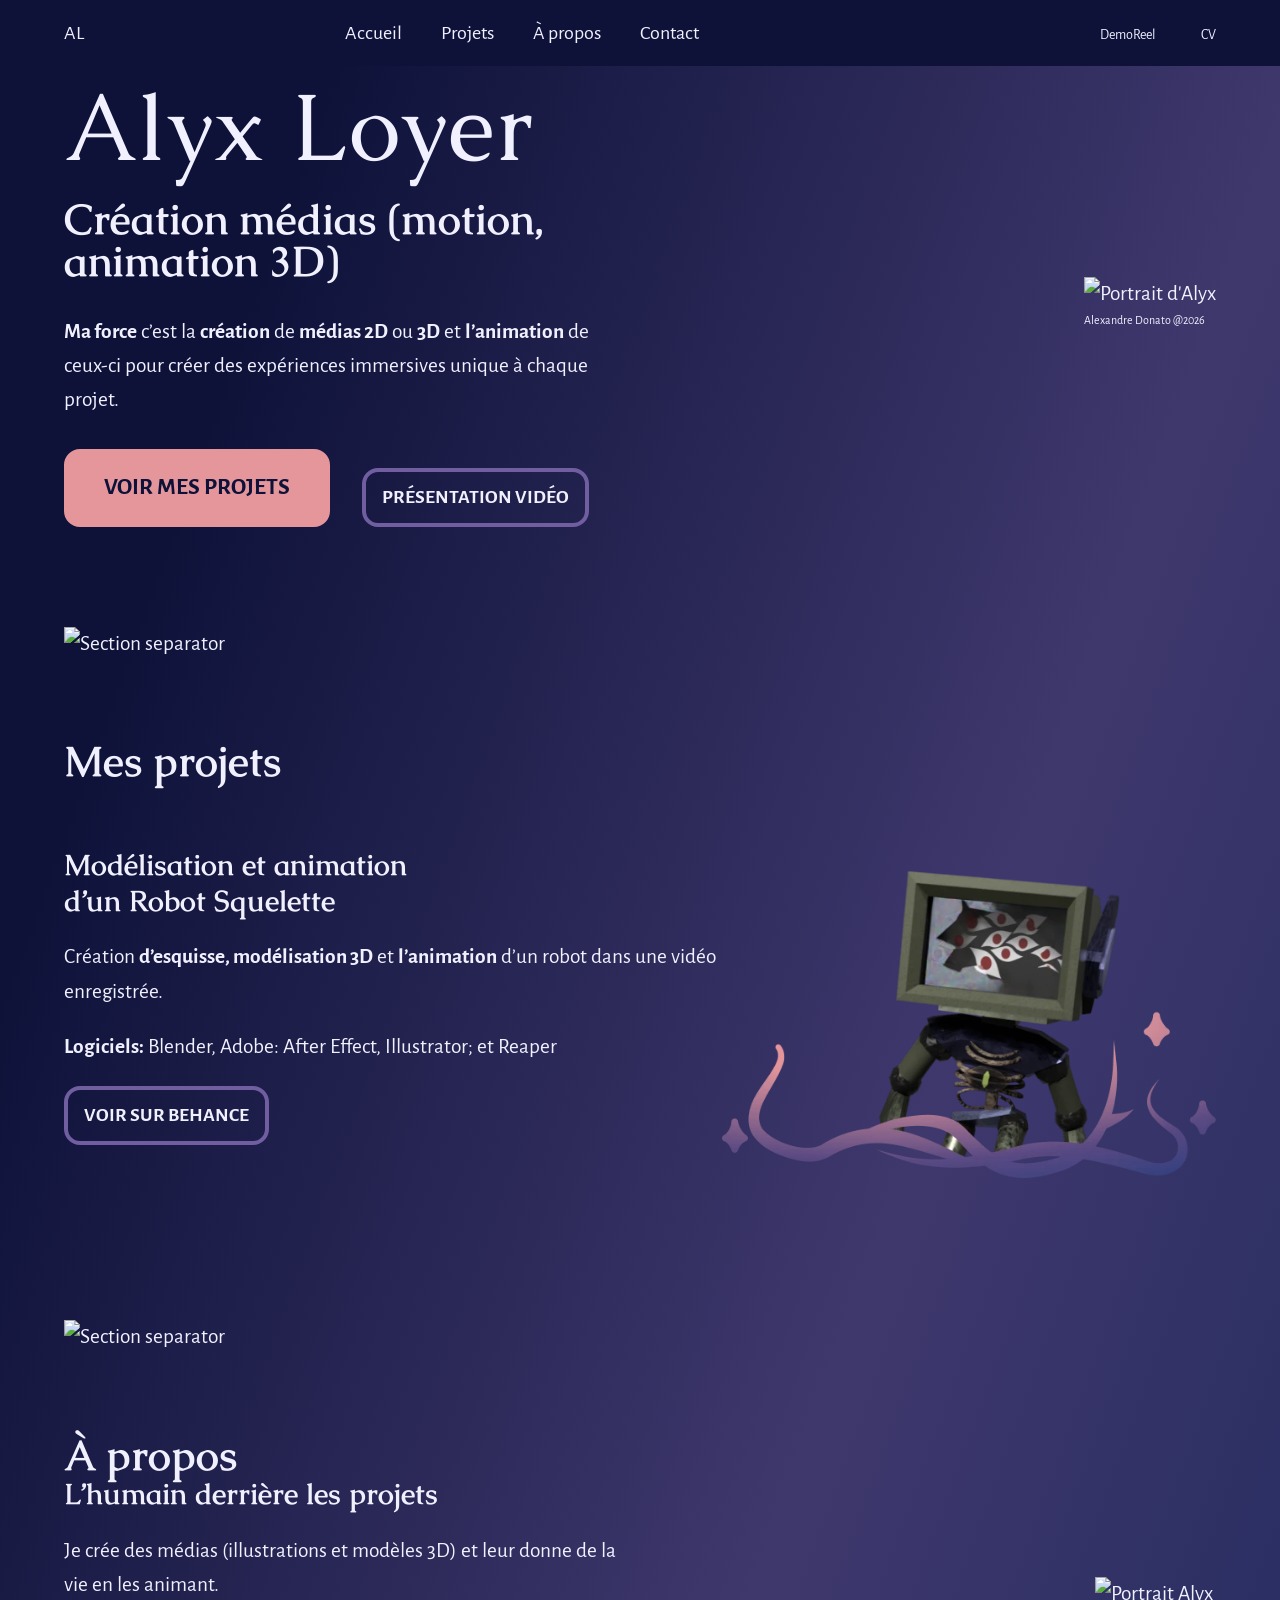
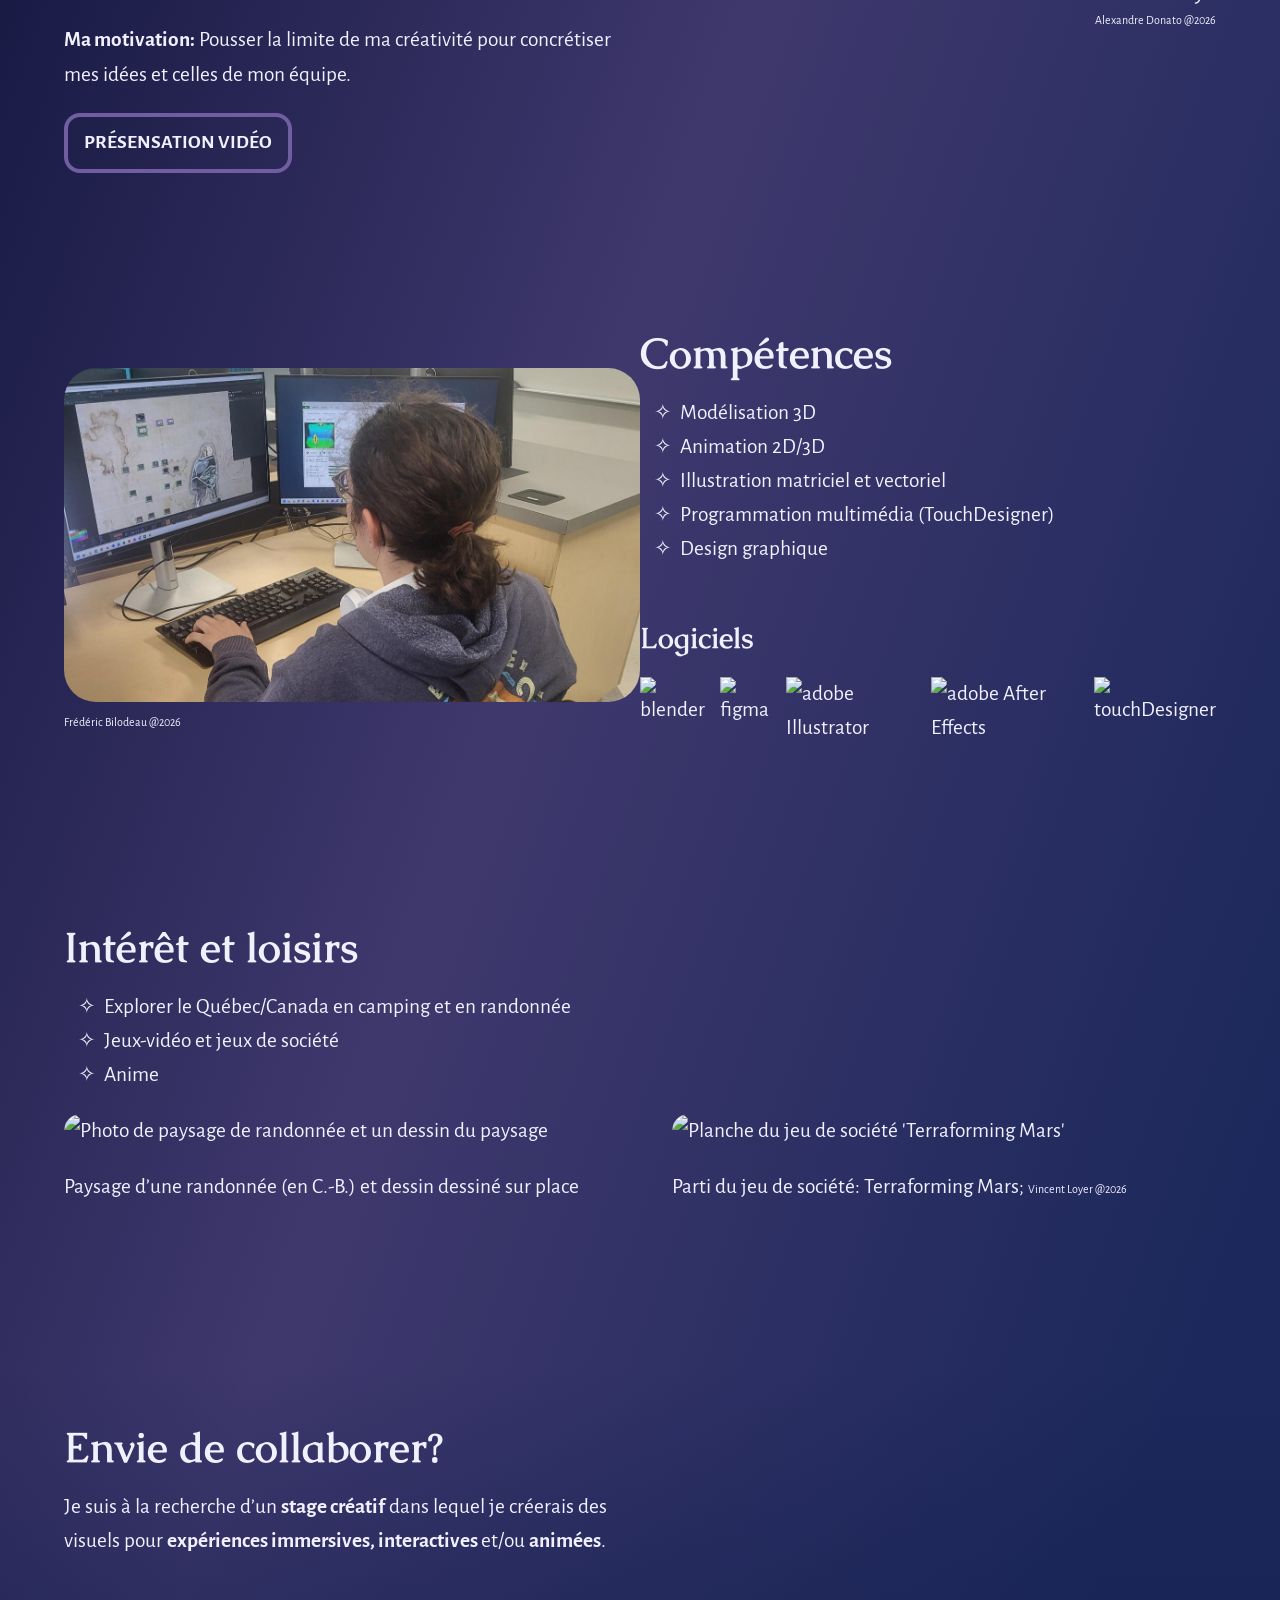
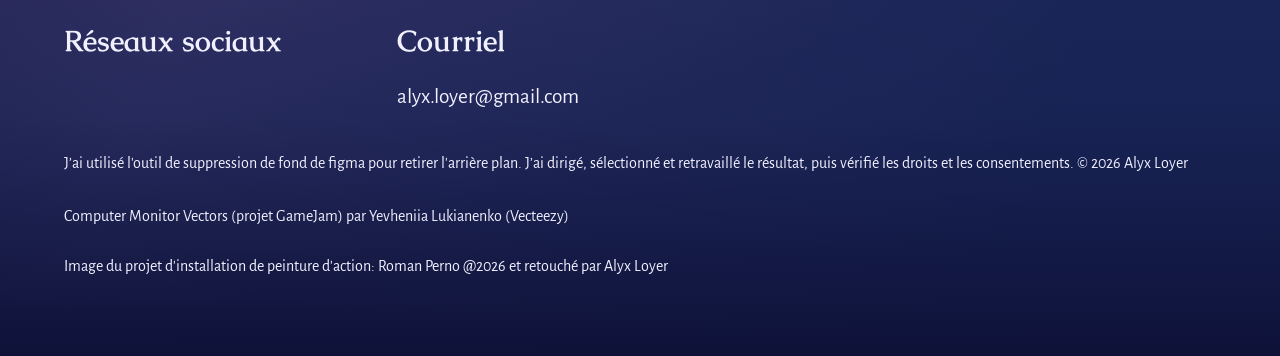
==== index.html @ 444a9fc6 "update responsive + update footer" ====
<!DOCTYPE html>
<html lang="fr">

<head>
    <meta charset="utf-8" />
    <meta name="viewport" content="width=device-width, initial-scale=1.0" />
    <title>Porfolio Alyx Loyer</title>

    <style>
        @import url('https://fonts.googleapis.com/css2?family=Nunito:ital,wght@0,200..1000;1,200..1000&family=PT+Sans:ital,wght@0,400;0,700;1,400;1,700&display=swap');
    </style>


    <link rel="stylesheet" href="styles/main.css" />

    <script src="scripts/main.js" defer></script>
</head>

<body>
    <!-- <div id="smooth-wrapper" data-component="Scroller" data-skew="false" data-pin-items="true">
    <div id="smooth-content"> -->

    <div class="header" data-component="Header">
        <div class="wrapper">

            <a href="index.html#" class="logo">AL</a>



            <nav>
                <ul>
                    <li>
                        <a href="index.html#"><svg class="icon ">
                                <use href="#icon-star"></use>
                            </svg> Accueil</a>
                    </li>

                    <li>
                        <a href="#projets"><svg class="icon">
                                <use href="#icon-star"></use>
                            </svg> Projets</a>
                    </li>

                    <li>
                        <a href="#aPropos"><svg class="icon">
                                <use href="#icon-star"></use>
                            </svg> À propos</a>
                    </li>

                    <li>
                        <a href="#contact"><svg class="icon">
                                <use href="#icon-star"></use>
                            </svg> Contact</a>
                    </li>

                </ul>
            </nav>

            <!-- <div class="menu js-toggle">
                    <hr>
                    <hr>
                    <hr>
                </div> -->

            <button class="menu js-toggle">
                <span></span>
                <span></span>
                <span></span>
            </button>

            <ul class="reseaux">
                <li>
                    <a href="https://www.behance.net/alyxloyer" target="_blank">
                        <svg class="icon icon--lg">
                            <use href="#icon-behance"></use>
                        </svg>
                    </a>
                </li>

                <li>
                    <a href="https://www.linkedin.com/in/alyx-loyer-12a918399/" target="_blank">
                        <svg class="icon icon--lg">
                            <use href="#icon-linkedin"></use>
                        </svg>
                    </a>
                </li>

                <li>
                    <a href="https://www.artstation.com/alyxloyer" target="_blank">
                        <svg class="icon icon--lg">
                            <use href="#icon-artStation"></use>
                        </svg>
                    </a>
                </li>

                <li>
                    <a href="https://www.youtube.com/watch?v=LoTgBHC3N48" target="_blank">
                        <svg class="icon icon--lg">
                            <use href="#icon-youtube"></use>
                        </svg>
                        DemoReel
                    </a>
                </li>

                <li>
                    <a href="index.html#">
                        <svg class="icon icon--lg">
                            <use href="#icon-pdf"></use>

                        </svg>
                        CV
                    </a>
                </li>
            </ul>


        </div>
    </div>

    <!-- Modale Header Mobile -->
    <div class="modale header">
        <div class="wrapper">
            <nav>
                <ul>
                    <li class="js-toggle">
                        <a href="index.html#"><svg class="icon ">
                                <use href="#icon-star"></use>
                            </svg> Accueil</a>
                    </li>

                    <li class="js-toggle">
                        <a href="#projets"><svg class="icon">
                                <use href="#icon-star"></use>
                            </svg> Projets</a>
                    </li>

                    <li class="js-toggle">
                        <a href="#aPropos"><svg class="icon">
                                <use href="#icon-star"></use>
                            </svg> À propos</a>
                    </li>

                    <li class="js-toggle">
                        <a href="#contact"><svg class="icon">
                                <use href="#icon-star"></use>
                            </svg> Contact</a>
                    </li>

                </ul>
            </nav>

            <ul class="reseaux">
                <li>
                    <a href="https://www.behance.net/alyxloyer" target="_blank">
                        <svg class="icon icon--lg">
                            <use href="#icon-behance"></use>
                        </svg>
                    </a>
                </li>

                <li>
                    <a href="https://www.linkedin.com/in/alyx-loyer-12a918399/" target="_blank">
                        <svg class="icon icon--lg">
                            <use href="#icon-linkedin"></use>
                        </svg>
                    </a>
                </li>

                <li>
                    <a href="https://www.artstation.com/alyxloyer" target="_blank">
                        <svg class="icon icon--lg">
                            <use href="#icon-artStation"></use>
                        </svg>
                    </a>
                </li>

                <li>
                    <a href="https://www.youtube.com/watch?v=LoTgBHC3N48" target="_blank">
                        <svg class="icon icon--lg">
                            <use href="#icon-youtube"></use>
                        </svg>
                        DemoReel
                    </a>
                </li>

                <li>
                    <a href="index.html#">
                        <svg class="icon icon--lg">
                            <use href="#icon-pdf"></use>

                        </svg>
                        CV
                    </a>
                </li>
            </ul>

        </div>
    </div>



    <!-- Hero ------------------------------------------------------------------------------------------------- -->

    <div class="hero" id="accueil">
        <div class="wrapper">
            <div class="hero__content">
                <div class="titles">
                    <h1>Alyx Loyer</h1>
                    <h2>Création médias (motion, animation 3D)</h2>
                </div>

                <div class="media_mobile">
                    <img src="assets/images/heroHub.png" alt="Portrait d'Alyx" />
                    <p class="credits">Alexandre Donato @2026</p>
                </div>

                <p>
                    <span class="bold">Ma force</span>
                    c’est la
                    <span class="bold">création</span>
                    de
                    <span class="bold">médias 2D</span>
                    ou
                    <span class="bold">3D</span>
                    et
                    <span class="bold">l’animation</span>
                    de ceux-ci pour créer des expériences immersives unique à chaque projet.
                </p>

                <div class="boutons">
                    <a href="#projets" class="btn">Voir mes projets</a>
                    <a href="https://youtu.be/cWeu9-2KWtU" target="_blank" class="btn btn-secondary">Présentation vidéo</a>
                </div>
            </div>
            <div class="hero__media">
                <img src="assets/images/heroHub.png" alt="Portrait d'Alyx" />
                <p class="credits">Alexandre Donato @2026</p>
            </div>
        </div>
    </div>

    <!-- Section separator -->
    <div class="separator">
        <div class="wrapper">
            <img src="assets/images/sectionSeparator.png" alt="Section separator" />
        </div>
    </div>

    <!-- Projets ------------------------------------------------------------------------------------------------- -->

    <div class="section projets" id="projets">
        <div class="wrapper">
            <h2>Mes projets</h2>

            <!-- Slider main container -->
            <div class="swiper cards" data-component="Carousel" data-loop data-autoplay>
                <!-- Additional required wrapper -->
                <div class="swiper-wrapper">
                    <!-- Slides -->

                    <!--------------------------------------------------------------------------------------------------- 
                 Projet 1 
                 ------------------------------------------------------------------------------------------------- -->
                    <div class="swiper-slide card">
                        <div class="card__content">
                            <h3>
                                Modélisation et animation
                                <br />
                                d’un Robot Squelette
                            </h3>

                            <div class="media_mobile">
                                <img src="assets/images/projetRS.webp" alt="Robot squelette" />
                            </div>

                            <p>
                                Création
                                <span class="bold">d’esquisse, modélisation 3D</span>
                                et
                                <span class="bold">l’animation</span>
                                d’un robot dans une vidéo enregistrée.
                            </p>
                            <p>
                                <span class="bold">Logiciels:</span>
                                Blender, Adobe: After Effect, Illustrator; et Reaper
                            </p>

                            <a href="https://www.behance.net/gallery/256750905/Modlisation-et-animation-dun-Robot-Squelette" target="_blank" class="btn btn-secondary">
                                Voir sur Behance
                            </a>
                        </div>

                        <div class="card__media">
                            <img src="assets/images/projetRS.webp" alt="Robot squelette" />
                        </div>
                    </div>

                    <!--------------------------------------------------------------------------------------------------- 
                 Projet 2
                 -------------------------------------------------------------------------------------------------  -->
                    <div class="swiper-slide card">
                        <div class="card__content">
                            <h3>
                                Mapping Vidéo d’une peinture vivante
                                <br />
                                sur Structure 3D
                            </h3>

                            <div class="media_mobile">
                                <img src="assets/images/projetPV.webp" alt="Projection video sur structure pyramidale 3D" />
                            </div>

                            <p>
                                Enregistrements
                                <span class="bold">vidéo</span>
                                sur
                                <span class="bold">fond vert, animation 2D</span>
                                et projection vidéo sur une structure 3D
                            </p>

                            <p>
                                <span class="bold">Logiciels:</span>
                                Krita, Adobe: After Effect, Premiere Pro, Illustrator, Reaper, Resolume Arena
                            </p>

                            <a href="https://www.behance.net/gallery/257377029/Mapping-Vido-dune-peinture-vivante-sur-Structure-3D?platform=direct" target="_blank" class="btn btn-secondary">
                                Voir sur Behance
                            </a>
                        </div>

                        <div class="card__media">
                            <img src="assets/images/projetPV.webp" alt="Projection video sur structure pyramidale 3D" />
                        </div>
                    </div>

                    <!--------------------------------------------------------------------------------------------------- 
                 Projet 3 
                  ------------------------------------------------------------------------------------------------- -->
                    <div class="swiper-slide card">
                        <div class="card__content">
                            <h3>
                                Installation interactive Kinect
                                <br />
                                en style Scrapbooking
                            </h3>
                            <div class="media_mobile">
                                <img src="assets/images/projetKS.webp" alt="Silouhette Scrapbooking" />
                            </div>

                            <p>
                                Réalisation d’une projection interactive. Création de
                                <span class="bold">logique multimédia</span>
                                avec
                                <span class="bold">interaction Kinect</span>
                                .
                            </p>

                            <p>
                                <span class="bold">Logiciels:</span>
                                TouchDesigner, Visual studio code
                            </p>

                            <a href="https://www.behance.net/gallery/257379689/Installation-interactive-Kinect-en-style-Scrapbooking?platform=direct" target="_blank" class="btn btn-secondary">
                                Voir sur Behance
                            </a>
                        </div>

                        <div class="card__media">
                            <img src="assets/images/projetKS.webp" alt="Silouhette Scrapbooking" />
                        </div>
                    </div>

                    <!---------------------------------------------------------------------------------------------------  
            Projet 4 
            ------------------------------------------------------------------------------------------------- -->
                    <div class="swiper-slide card">
                        <div class="card__content">
                            <h3>
                                Création d’illustration et
                                <br />
                                d’animation 2D en Game Jam
                            </h3>

                            <div class="media_mobile">
                                <img src="assets/images/projetGJ.webp" alt="Jeu réalisé en Game Jam" />
                            </div>

                            <p>
                                Réalisation de divers
                                <span class="bold">illustrations et animations 2D traditionnel</span>
                                pour l’UI, les personnages joueurs, etc.
                            </p>
                            <p>
                                <span class="bold">Logiciels:</span>
                                Krita, Unity, Wwise, Visual Studio Code
                            </p>

                            <a href="https://www.behance.net/gallery/257379753/Cration-dillustration-et-danimation-2D-en-Game-Jam?platform=direct" target="_blank" class="btn btn-secondary">
                                Voir sur Behance
                            </a>
                        </div>

                        <div class="card__media">
                            <img src="assets/images/projetGJ.webp" alt="Jeu réalisé en Game Jam" />
                        </div>
                    </div>

                    <!----------------------------------------------------------------------------------------------------- 
                Projet 5 
                  --------------------------------------------------------------------------------------------------->
                    <div class="swiper-slide card">
                        <div class="card__content">
                            <h3>
                                Installation immersive et interactive
                                <br />
                                de peinture d’action
                            </h3>

                            <div class="media_mobile">
                                <img src="assets/images/projetCM.webp" alt="Installation interactive de peinture d'action" />
                            </div>

                            <p>
                                Création d’une
                                <span class="bold">installation</span>
                                immersive et
                                <span class="bold">interactive</span>
                                dans laquelle les utilisateurs sont des artistes de
                                <span class="bold">peinture d’action</span>
                                .
                            </p>
                            <p>
                                <span class="bold">Logiciels:</span>
                                TouchDesigner, Blender
                            </p>

                            <a href="https://www.behance.net/gallery/257379859/Installation-interactive-de-peinture-daction?platform=direct" target="_blank" class="btn btn-secondary">
                                Voir sur Behance
                            </a>
                        </div>

                        <div class="card__media">
                            <img src="assets/images/projetCM.webp" alt="Installation interactive de peinture d'action" />
                        </div>
                    </div>
                </div>
                <!-- If we need pagination -->
                <div class="swiper-pagination"></div>
            </div>
        </div>
    </div>

    <!-- Section separator -->
    <div class="separator">
        <div class="wrapper">
            <img src="assets/images/sectionSeparator.png" alt="Section separator" />
        </div>
    </div>

    <!-- À propos - mini ------------------------------------------------------------------------------------------------- -->

    <div class="section aPropos" id="aPropos">
        <div class="wrapper">
            <div class="aPropos__content">
                <div class="titles">
                    <h2>À propos</h2>
                    <h3>L’humain derrière les projets</h3>
                </div>

                <div class="media_mobile">
                    <img src="assets/images/aPropos.png" alt="Portrait Alyx" />
                    <p class="credits">Alexandre Donato @2026</p>
                </div>

                <p>Je crée des médias (illustrations et modèles 3D) et leur donne de la vie en les animant.</p>
                <p>
                    <span class="bold">Ma motivation:</span>
                    Pousser la limite de ma créativité pour concrétiser mes idées et celles de mon équipe.
                </p>

                <a href="https://youtu.be/cWeu9-2KWtU" target="_blank" class="btn btn-secondary">Présensation vidéo</a>
            </div>

            <div class="aPropos__media">
                <img src="assets/images/aPropos.png" alt="Portrait Alyx" />
                <p class="credits">Alexandre Donato @2026</p>
            </div>
        </div>
    </div>

    <!-- À propos - Compétences ------------------------------------------------------------------------------------------------- -->
    <div class="section aPropos competences">
        <div class="wrapper">
            <div class="competences__media">
                <img src="assets/images/competences.jpg" alt="Alyx qui travaille sur un projet" />
                <p class="credits">Frédéric Bilodeau @2026</p>
            </div>

            <div class="competences__content">
                <h2>Compétences</h2>
                <ul>
                    <li>Modélisation 3D</li>
                    <li>Animation 2D/3D</li>
                    <li>Illustration matriciel et vectoriel</li>
                    <li>Programmation multimédia (TouchDesigner)</li>
                    <li>Design graphique</li>
                </ul>

                <div class="logiciels">
                    <h3>Logiciels</h3>
                    <ul>
                        <li><img src="assets/images/blender.png" alt="blender" /></li>
                        <li><img src="assets/images/figma.png" alt="figma" /></li>
                        <li><img src="assets/images/adobeIllustrator.png" alt="adobe Illustrator" /></li>
                        <li><img src="assets/images/adobeAfterEffects.png" alt="adobe After Effects" /></li>
                        <li><img src="assets/images/touchDesigner.png" alt="touchDesigner" /></li>
                    </ul>
                </div>
            </div>
        </div>
    </div>

    <!-- À propos - Loisirs ------------------------------------------------------------------------------------------------- -->
    <div class="section aPropos loisirs">
        <div class="wrapper">
            <div class="loisirs__content">
                <h2>Intérêt et loisirs</h2>
                <ul>
                    <li>Explorer le Québec/Canada en camping et en randonnée</li>
                    <li>Jeux-vidéo et jeux de société</li>
                    <li>Anime</li>
                </ul>
            </div>

            <div class="loisirs__media">
                <!-- Slider main container -->
                <div class="swiper cards" data-component="Carousel" data-slides="2" data-split data-loop>
                    <!-- Additional required wrapper -->
                    <div class="swiper-wrapper">
                        <!-- Slides -->
                        <div class="swiper-slide card">
                            <div class="card__media">
                                <img src="assets/images/loisirRando.jpg" alt="Photo de paysage de randonnée et un dessin du paysage" />
                            </div>
                            <div class="card__content">
                                <p>Paysage d’une randonnée (en C.-B.) et dessin dessiné sur place</p>
                            </div>
                        </div>
                        <div class="swiper-slide card">
                            <div class="card__media">
                                <img src="assets/images/loisirJeu.jpg" alt="Planche du jeu de société 'Terraforming Mars'" />
                            </div>
                            <div class="card__content">
                                <p>
                                    Parti du jeu de société: Terraforming Mars;
                                    <span class="credits">Vincent Loyer @2026</span>
                                </p>
                            </div>
                        </div>
                        <div class="swiper-slide card">
                            <div class="card__media">
                                <img src="assets/images/loisirCamping.jpg" alt="Photo selfie de famille en bateau" />
                            </div>
                            <div class="card__content">
                                <p>
                                    Croisière visite des îles près de Havre-Saint-Pierre;
                                    <span class="credits">Noémi Loyer @2025</span>
                                </p>
                            </div>
                        </div>
                    </div>
                    <!-- If we need pagination -->
                    <div class="swiper-pagination"></div>
                </div>
            </div>
        </div>
    </div>

    <!-- Footer -->

    <footer class="footer" id="contact">
        <div class="wrapper">

            <div class="stage">
                <h2>Envie de collaborer?</h2>

                <p>Je suis à la recherche d’un <span class="bold">stage créatif</span> dans lequel je créerais des visuels pour <span class="bold"> expériences immersives, interactives </span> et/ou <span class="bold"> animées</span>.</p>
            </div>

            <div class="infos-footer">
                <div class="reseaux">
                    <h3>Réseaux sociaux</h3>

                    <ul class="reseaux-sociaux">
                        <li>
                            <a href="https://www.behance.net/alyxloyer" target="_blank">
                                <svg class="icon icon--lg">
                                    <use href="#icon-behance"></use>
                                </svg>
                            </a>
                        </li>

                        <li>
                            <a href="https://www.linkedin.com/in/alyx-loyer-12a918399" target="_blank">
                                <svg class="icon icon--lg">
                                    <use href="#icon-linkedin"></use>
                                </svg>
                            </a>
                        </li>

                        <li>
                            <a href="https://www.artstation.com/alyxloyer" target="_blank">
                                <svg class="icon icon--lg">
                                    <use href="#icon-artStation"></use>
                                </svg>
                            </a>
                        </li>

                        <li>
                            <a href="https://youtube.com/@alyxloyer?si=kHt--yHxKV-H7eU7" target="_blank">
                                <svg class="icon icon--lg">
                                    <use href="#icon-youtube"></use>
                                </svg>
                            </a>
                        </li>


                    </ul>
                </div>

                <div class="courriel">
                    <h3>Courriel</h3>
                    <p><a href="mailto:alyx.loyer@gmail.com">alyx.loyer@gmail.com</a></p>

                </div>






            </div>
            <div class="copyrights">
                <p class="copyright"> J’ai utilisé l'outil de suppression de fond de figma pour retirer l'arrière plan. J’ai dirigé, sélectionné et retravaillé le résultat, puis vérifié les droits et les consentements. © 2026 Alyx Loyer</p>



                <p><a class="copyright" href="https://www.vecteezy.com/png/79916743-standard-desktop-monitor-mockup-template-isolated-transparent-background-display" target="_blank">Computer Monitor Vectors (projet GameJam) par Yevheniia Lukianenko (Vecteezy)</a></p>

                <p class="copyright"> Image du projet d'installation de peinture d'action: Roman Perno @2026 et retouché par Alyx Loyer</p>
            </div>
        </div>
    </footer>

    <!-- </div>
</div> -->

</body>

</html>
---- styles/main.css ----
@charset "UTF-8";
@import url("https://fonts.googleapis.com/css2?family=Alegreya+Sans:ital,wght@0,100;0,300;0,400;0,500;0,700;0,800;0,900;1,100;1,300;1,400;1,500;1,700;1,800;1,900&family=Caudex:ital,wght@0,400;0,700;1,400;1,700&display=swap");
/* ==========================================================================
   cover / tools
   ========================================================================== */
/* ==========================================================================
   cover / typo
   ========================================================================== */
/* ==========================================================================
   COLORS / SETTINGS
   ========================================================================== */
:root {
  --color-white: #f0f0ff;
  --color-black: #0e1239;
  --color-primary: #e4969b;
  --color-secondary: #705ea1;
  --color-bg-primary: linear-gradient(
      to bottom right,
      #0e1239 14%,
      #3f386d 52%,
      #1c285b 88%,
      #1c285b 100%
  );
  --color-bg-secondary: linear-gradient(
      to bottom,
      rgba(41, 62, 125, 0) 0%,
      rgba(21, 32, 80, 0.6) 60%,
      rgba(14, 18, 57, 1) 100%
  );
}

/* ==========================================================================
   FONTS / SETTINGS
   ========================================================================== */
:root {
  --font-primary: 'Caudex', sans-serif;
  --font-secondary: 'Alegreya Sans', sans-serif;
  --font-size-content: clamp(1.13rem, 0.42vw + 1rem, 1.38rem);
  --font-size-h1: clamp(4.38rem, 3.13vw + 3.44rem, 6.25rem);
  --font-size-h2: clamp(1.88rem, 1.46vw + 1.44rem, 2.75rem);
  --font-size-h3: clamp(1.38rem, 0.83vw + 1.13rem, 1.88rem);
}

/* ==========================================================================
   DIMENSIONS / SETTINGS
   ========================================================================== */
:root {
  --spacing-xs: 1rem;
  --spacing-sm: 2rem;
  --spacing-md: 4rem;
  --spacing-lg: 6rem;
  --grid-gap: 30px;
}

/* ==========================================================================
   easing / settings
   ========================================================================== */
/*! normalize.css v8.0.1 | MIT License | github.com/necolas/normalize.css */
/* Document
   ========================================================================== */
/**
 * 1. Correct the line height in all browsers.
 * 2. Prevent adjustments of font size after orientation changes in iOS.
 */
html {
  line-height: 1.15; /* 1 */
  -webkit-text-size-adjust: 100%; /* 2 */
}

/* Sections
   ========================================================================== */
/**
 * Remove the margin in all browsers.
 */
body {
  margin: 0;
}

/**
 * Render the `main` element consistently in IE.
 */
main {
  display: block;
}

/**
 * Correct the font size and margin on `h1` elements within `section` and
 * `article` contexts in Chrome, Firefox, and Safari.
 */
h1 {
  font-size: 2em;
  margin: 0.67em 0;
}

/* Grouping content
   ========================================================================== */
/**
 * 1. Add the correct box sizing in Firefox.
 * 2. Show the overflow in Edge and IE.
 */
hr {
  box-sizing: content-box; /* 1 */
  height: 0; /* 1 */
  overflow: visible; /* 2 */
}

/**
 * 1. Correct the inheritance and scaling of font size in all browsers.
 * 2. Correct the odd `em` font sizing in all browsers.
 */
pre {
  font-family: monospace, monospace; /* 1 */
  font-size: 1em; /* 2 */
}

/* Text-level semantics
   ========================================================================== */
/**
 * Remove the gray background on active links in IE 10.
 */
a {
  background-color: transparent;
}

/**
 * 1. Remove the bottom border in Chrome 57-
 * 2. Add the correct text decoration in Chrome, Edge, IE, Opera, and Safari.
 */
abbr[title] {
  border-bottom: none; /* 1 */
  text-decoration: underline; /* 2 */
  -webkit-text-decoration: underline dotted;
          text-decoration: underline dotted; /* 2 */
}

/**
 * Add the correct font weight in Chrome, Edge, and Safari.
 */
b,
strong {
  font-weight: bolder;
}

/**
 * 1. Correct the inheritance and scaling of font size in all browsers.
 * 2. Correct the odd `em` font sizing in all browsers.
 */
code,
kbd,
samp {
  font-family: monospace, monospace; /* 1 */
  font-size: 1em; /* 2 */
}

/**
 * Add the correct font size in all browsers.
 */
small {
  font-size: 80%;
}

/**
 * Prevent `sub` and `sup` elements from affecting the line height in
 * all browsers.
 */
sub,
sup {
  font-size: 75%;
  line-height: 0;
  position: relative;
  vertical-align: baseline;
}

sub {
  bottom: -0.25em;
}

sup {
  top: -0.5em;
}

/* Embedded content
   ========================================================================== */
/**
 * Remove the border on images inside links in IE 10.
 */
img {
  border-style: none;
}

/* Forms
   ========================================================================== */
/**
 * 1. Change the font styles in all browsers.
 * 2. Remove the margin in Firefox and Safari.
 */
button,
input,
optgroup,
select,
textarea {
  font-family: inherit; /* 1 */
  font-size: 100%; /* 1 */
  line-height: 1.15; /* 1 */
  margin: 0; /* 2 */
}

/**
 * Show the overflow in IE.
 * 1. Show the overflow in Edge.
 */
button,
input { /* 1 */
  overflow: visible;
}

/**
 * Remove the inheritance of text transform in Edge, Firefox, and IE.
 * 1. Remove the inheritance of text transform in Firefox.
 */
button,
select { /* 1 */
  text-transform: none;
}

/**
 * Correct the inability to style clickable types in iOS and Safari.
 */
button,
[type=button],
[type=reset],
[type=submit] {
  -webkit-appearance: button;
}

/**
 * Remove the inner border and padding in Firefox.
 */
button::-moz-focus-inner,
[type=button]::-moz-focus-inner,
[type=reset]::-moz-focus-inner,
[type=submit]::-moz-focus-inner {
  border-style: none;
  padding: 0;
}

/**
 * Restore the focus styles unset by the previous rule.
 */
button:-moz-focusring,
[type=button]:-moz-focusring,
[type=reset]:-moz-focusring,
[type=submit]:-moz-focusring {
  outline: 1px dotted ButtonText;
}

/**
 * Correct the padding in Firefox.
 */
fieldset {
  padding: 0.35em 0.75em 0.625em;
}

/**
 * 1. Correct the text wrapping in Edge and IE.
 * 2. Correct the color inheritance from `fieldset` elements in IE.
 * 3. Remove the padding so developers are not caught out when they zero out
 *    `fieldset` elements in all browsers.
 */
legend {
  box-sizing: border-box; /* 1 */
  color: inherit; /* 2 */
  display: table; /* 1 */
  max-width: 100%; /* 1 */
  padding: 0; /* 3 */
  white-space: normal; /* 1 */
}

/**
 * Add the correct vertical alignment in Chrome, Firefox, and Opera.
 */
progress {
  vertical-align: baseline;
}

/**
 * Remove the default vertical scrollbar in IE 10+.
 */
textarea {
  overflow: auto;
}

/**
 * 1. Add the correct box sizing in IE 10.
 * 2. Remove the padding in IE 10.
 */
[type=checkbox],
[type=radio] {
  box-sizing: border-box; /* 1 */
  padding: 0; /* 2 */
}

/**
 * Correct the cursor style of increment and decrement buttons in Chrome.
 */
[type=number]::-webkit-inner-spin-button,
[type=number]::-webkit-outer-spin-button {
  height: auto;
}

/**
 * 1. Correct the odd appearance in Chrome and Safari.
 * 2. Correct the outline style in Safari.
 */
[type=search] {
  -webkit-appearance: textfield; /* 1 */
  outline-offset: -2px; /* 2 */
}

/**
 * Remove the inner padding in Chrome and Safari on macOS.
 */
[type=search]::-webkit-search-decoration {
  -webkit-appearance: none;
}

/**
 * 1. Correct the inability to style clickable types in iOS and Safari.
 * 2. Change font properties to `inherit` in Safari.
 */
::-webkit-file-upload-button {
  -webkit-appearance: button; /* 1 */
  font: inherit; /* 2 */
}

/* Interactive
   ========================================================================== */
/*
 * Add the correct display in Edge, IE 10+, and Firefox.
 */
details {
  display: block;
}

/*
 * Add the correct display in all browsers.
 */
summary {
  display: list-item;
}

/* Misc
   ========================================================================== */
/**
 * Add the correct display in IE 10+.
 */
template {
  display: none;
}

/**
 * Add the correct display in IE 10.
 */
[hidden] {
  display: none;
}

/* ==========================================================================
   RESET / GENERIC
   ========================================================================== */
html {
  box-sizing: border-box;
}

*,
*:before,
*:after {
  box-sizing: inherit;
}

img {
  max-width: 100%;
}

/* ==========================================================================
   BODY / ELEMENT
   Le body permet d'initialiser les propriétés générales de la page.
   Les éléments de la page vont hérités des propriétés inscrite dans body
   ========================================================================== */
html {
  scroll-behavior: smooth;
}

body {
  background: var(--color-bg-primary);
  color: var(--color-white);
  font-family: var(--font-secondary);
  font-size: var(--font-size-content);
  line-height: 1.6;
}

/* ==========================================================================
   TYPOGRAPHY / ELEMENT
   ========================================================================== */
h1,
h2,
h3,
h4,
h5,
h6 {
  font-family: var(--font-primary);
  line-height: 1;
  font-weight: bold;
  margin: 0;
}

h1 {
  font-size: var(--font-size-h1);
  margin-top: 0;
  color: var(--color-white);
  font-weight: 300;
  padding-bottom: 16px;
}

h2 {
  font-size: var(--font-size-h2);
  font-family: var(--font-primary);
  color: var(--color-white);
}

h3 {
  font-size: var(--font-size-h3);
  line-height: 125%;
}

h4 {
  font-size: var(--font-size-h3);
}

h5 {
  font-size: var(--font-size-h5);
}

h6 {
  font-size: var(--font-size-h6);
}

.bold {
  font-weight: 700;
}

.credits {
  font-size: 0.75rem;
  margin: 0;
}

ul {
  list-style-type: "  ✧  ";
}

.copyright {
  font-size: 1rem;
}

/* ==========================================================================
   LINKS / ELEMENTS
   Style de base de tous les liens et bouton du site
   ========================================================================== */
a {
  color: var(--color-white);
  text-decoration: none;
}
a:hover {
  color: var(--color-white);
  text-decoration: underline;
}
a.disabled {
  color: #e2e2e2;
}

/* ==========================================================================
   WRAPPER / ELEMENT
   ========================================================================== */
.wrapper {
  max-width: 1440px;
  margin: 0 auto;
  padding: 0 var(--spacing-md);
}
@media (width <= 768px) {
  .wrapper {
    padding: 0 var(--spacing-xs);
  }
}

/**
 * Swiper 14.3.0
 * Most modern mobile touch slider and framework with hardware accelerated transitions
 * https://swiperjs.com
 *
 * Copyright 2014-2026 Vladimir Kharlampidi
 *
 * Released under the MIT License
 *
 * Released on: September 28, 2026
 */
:root {
  --swiper-theme-color: #007aff;
  /*
  --swiper-preloader-color: var(--swiper-theme-color);
  --swiper-wrapper-transition-timing-function: initial;
  */
}

:host {
  position: relative;
  display: block;
  margin-left: auto;
  margin-right: auto;
  z-index: 1;
}

.swiper {
  margin-left: auto;
  margin-right: auto;
  position: relative;
  overflow: hidden;
  list-style: none;
  padding: 0;
  /* Fix of Webkit flickering */
  z-index: 1;
  display: block;
}

.swiper-vertical > .swiper-wrapper {
  flex-direction: column;
}

.swiper-wrapper {
  position: relative;
  width: 100%;
  height: 100%;
  z-index: 1;
  display: flex;
  transition-property: transform;
  transition-timing-function: var(--swiper-wrapper-transition-timing-function, initial);
  box-sizing: content-box;
}

.swiper-android .swiper-slide,
.swiper-ios .swiper-slide,
.swiper-wrapper {
  transform: translate3d(0px, 0, 0);
}

.swiper-horizontal {
  touch-action: pan-y;
}

.swiper-vertical {
  touch-action: pan-x;
}

.swiper-slide {
  flex-shrink: 0;
  width: 100%;
  height: 100%;
  position: relative;
  transition-property: transform;
  display: block;
}

.swiper-slide-invisible-blank {
  visibility: hidden;
}

/* Auto Height */
.swiper-autoheight,
.swiper-autoheight .swiper-slide {
  height: auto;
}

.swiper-autoheight .swiper-wrapper {
  align-items: flex-start;
  transition-property: transform, height;
}

.swiper-backface-hidden .swiper-slide {
  transform: translateZ(0);
  backface-visibility: hidden;
}

/* 3D Effects */
.swiper-3d.swiper-css-mode .swiper-wrapper {
  perspective: 1200px;
}

.swiper-3d .swiper-wrapper {
  transform-style: preserve-3d;
}

.swiper-3d {
  perspective: 1200px;
  .swiper-slide,
  .swiper-cube-shadow {
    transform-style: preserve-3d;
  }
}

/* CSS Mode */
.swiper-css-mode {
  > .swiper-wrapper {
    overflow: auto;
    scrollbar-width: none; /* For Firefox */
    -ms-overflow-style: none; /* For Internet Explorer and Edge */
    &::-webkit-scrollbar {
      display: none;
    }
  }
  > .swiper-wrapper > .swiper-slide {
    scroll-snap-align: start start;
  }
  &.swiper-horizontal {
    > .swiper-wrapper {
      scroll-snap-type: x mandatory;
    }
    > .swiper-wrapper > .swiper-slide:first-child {
      margin-inline-start: var(--swiper-slides-offset-before);
      scroll-margin-inline-start: var(--swiper-slides-offset-before);
    }
    > .swiper-wrapper > .swiper-slide:last-child {
      margin-inline-end: var(--swiper-slides-offset-after);
    }
  }
  &.swiper-vertical {
    > .swiper-wrapper {
      scroll-snap-type: y mandatory;
    }
    > .swiper-wrapper > .swiper-slide:first-child {
      margin-block-start: var(--swiper-slides-offset-before);
      scroll-margin-block-start: var(--swiper-slides-offset-before);
    }
    > .swiper-wrapper > .swiper-slide:last-child {
      margin-block-end: var(--swiper-slides-offset-after);
    }
  }
  &.swiper-free-mode {
    > .swiper-wrapper {
      scroll-snap-type: none;
    }
    > .swiper-wrapper > .swiper-slide {
      scroll-snap-align: none;
    }
  }
  &.swiper-centered {
    > .swiper-wrapper::before {
      content: "";
      flex-shrink: 0;
      order: 9999;
    }
    > .swiper-wrapper > .swiper-slide {
      scroll-snap-align: center center;
      scroll-snap-stop: always;
    }
  }
  &.swiper-centered.swiper-horizontal {
    > .swiper-wrapper > .swiper-slide:first-child {
      margin-inline-start: var(--swiper-centered-offset-before);
    }
    > .swiper-wrapper::before {
      height: 100%;
      min-height: 1px;
      width: var(--swiper-centered-offset-after);
    }
  }
  &.swiper-centered.swiper-vertical {
    > .swiper-wrapper > .swiper-slide:first-child {
      margin-block-start: var(--swiper-centered-offset-before);
    }
    > .swiper-wrapper::before {
      width: 100%;
      min-width: 1px;
      height: var(--swiper-centered-offset-after);
    }
  }
}

/* Slide styles start */
/* 3D Shadows */
.swiper-3d {
  .swiper-slide-shadow,
  .swiper-slide-shadow-left,
  .swiper-slide-shadow-right,
  .swiper-slide-shadow-top,
  .swiper-slide-shadow-bottom,
  .swiper-slide-shadow,
  .swiper-slide-shadow-left,
  .swiper-slide-shadow-right,
  .swiper-slide-shadow-top,
  .swiper-slide-shadow-bottom {
    position: absolute;
    left: 0;
    top: 0;
    width: 100%;
    height: 100%;
    pointer-events: none;
    z-index: 10;
  }
  .swiper-slide-shadow {
    background: rgba(0, 0, 0, 0.15);
  }
  .swiper-slide-shadow-left {
    background-image: linear-gradient(to left, rgba(0, 0, 0, 0.5), rgba(0, 0, 0, 0));
  }
  .swiper-slide-shadow-right {
    background-image: linear-gradient(to right, rgba(0, 0, 0, 0.5), rgba(0, 0, 0, 0));
  }
  .swiper-slide-shadow-top {
    background-image: linear-gradient(to top, rgba(0, 0, 0, 0.5), rgba(0, 0, 0, 0));
  }
  .swiper-slide-shadow-bottom {
    background-image: linear-gradient(to bottom, rgba(0, 0, 0, 0.5), rgba(0, 0, 0, 0));
  }
}

.swiper-lazy-preloader {
  width: 42px;
  height: 42px;
  position: absolute;
  left: 50%;
  top: 50%;
  margin-left: -21px;
  margin-top: -21px;
  z-index: 10;
  transform-origin: 50%;
  box-sizing: border-box;
  border: 4px solid var(--swiper-preloader-color, var(--swiper-theme-color));
  border-radius: 50%;
  border-top-color: transparent;
}

.swiper:not(.swiper-watch-progress),
.swiper-watch-progress .swiper-slide-visible {
  .swiper-lazy-preloader {
    animation: swiper-preloader-spin 1s infinite linear;
  }
}

.swiper-lazy-preloader-white {
  --swiper-preloader-color: #fff;
}

.swiper-lazy-preloader-black {
  --swiper-preloader-color: #000;
}

@keyframes swiper-preloader-spin {
  0% {
    transform: rotate(0deg);
  }
  100% {
    transform: rotate(360deg);
  }
}
/* Slide styles end */
.swiper-virtual .swiper-slide {
  -webkit-backface-visibility: hidden;
  transform: translateZ(0);
}

.swiper-virtual.swiper-css-mode {
  .swiper-wrapper::after {
    content: "";
    position: absolute;
    left: 0;
    top: 0;
    pointer-events: none;
  }
}

.swiper-virtual.swiper-css-mode.swiper-horizontal {
  .swiper-wrapper::after {
    height: 1px;
    width: var(--swiper-virtual-size);
  }
}

.swiper-virtual.swiper-css-mode.swiper-vertical {
  .swiper-wrapper::after {
    width: 1px;
    height: var(--swiper-virtual-size);
  }
}

:root {
  --swiper-navigation-size: 44px;
  /*
  --swiper-navigation-top-offset: 50%;
  --swiper-navigation-sides-offset: 4px;
  --swiper-navigation-color: var(--swiper-theme-color);
  */
}

.swiper-button-prev,
.swiper-button-next {
  position: absolute;
  width: var(--swiper-navigation-size);
  height: var(--swiper-navigation-size);
  z-index: 10;
  cursor: pointer;
  display: flex;
  align-items: center;
  justify-content: center;
  color: var(--swiper-navigation-color, var(--swiper-theme-color));
  &.swiper-button-disabled {
    opacity: 0.35;
    cursor: auto;
    pointer-events: none;
  }
  &.swiper-button-hidden {
    opacity: 0;
    cursor: auto;
    pointer-events: none;
  }
  .swiper-navigation-disabled & {
    display: none !important;
  }
  ::slotted(svg),
  svg {
    width: 100%;
    height: 100%;
    -o-object-fit: contain;
       object-fit: contain;
    transform-origin: center;
    fill: currentColor;
    pointer-events: none;
  }
}

.swiper-button-lock {
  display: none;
}

.swiper-button-prev,
.swiper-button-next {
  top: var(--swiper-navigation-top-offset, 50%);
  margin-top: calc(0px - var(--swiper-navigation-size) / 2);
}

.swiper-button-prev {
  left: var(--swiper-navigation-sides-offset, 4px);
  right: auto;
  ::slotted(.swiper-navigation-icon),
  .swiper-navigation-icon {
    transform: rotate(180deg);
  }
}

.swiper-button-next {
  right: var(--swiper-navigation-sides-offset, 4px);
  left: auto;
}

.swiper-horizontal {
  .swiper-button-prev,
  .swiper-button-next,
  ~ .swiper-button-prev,
  ~ .swiper-button-next {
    top: var(--swiper-navigation-top-offset, 50%);
    margin-top: calc(0px - var(--swiper-navigation-size) / 2);
    margin-left: 0;
  }
  .swiper-button-prev,
  & ~ .swiper-button-prev,
  &.swiper-rtl .swiper-button-next,
  &.swiper-rtl ~ .swiper-button-next {
    left: var(--swiper-navigation-sides-offset, 4px);
    right: auto;
  }
  .swiper-button-next,
  & ~ .swiper-button-next,
  &.swiper-rtl .swiper-button-prev,
  &.swiper-rtl ~ .swiper-button-prev {
    right: var(--swiper-navigation-sides-offset, 4px);
    left: auto;
  }
  .swiper-button-prev,
  & ~ .swiper-button-prev,
  &.swiper-rtl .swiper-button-next,
  &.swiper-rtl ~ .swiper-button-next {
    ::slotted(.swiper-navigation-icon),
    .swiper-navigation-icon {
      transform: rotate(180deg);
    }
  }
  &.swiper-rtl .swiper-button-prev,
  &.swiper-rtl ~ .swiper-button-prev {
    ::slotted(.swiper-navigation-icon),
    .swiper-navigation-icon {
      transform: rotate(0deg);
    }
  }
}

.swiper-vertical {
  .swiper-button-prev,
  .swiper-button-next,
  ~ .swiper-button-prev,
  ~ .swiper-button-next {
    left: var(--swiper-navigation-top-offset, 50%);
    right: auto;
    margin-left: calc(0px - var(--swiper-navigation-size) / 2);
    margin-top: 0;
  }
  .swiper-button-prev,
  ~ .swiper-button-prev {
    top: var(--swiper-navigation-sides-offset, 4px);
    bottom: auto;
    ::slotted(.swiper-navigation-icon),
    .swiper-navigation-icon {
      transform: rotate(-90deg);
    }
  }
  .swiper-button-next,
  ~ .swiper-button-next {
    bottom: var(--swiper-navigation-sides-offset, 4px);
    top: auto;
    ::slotted(.swiper-navigation-icon),
    .swiper-navigation-icon {
      transform: rotate(90deg);
    }
  }
}

:root {
  /*
  --swiper-pagination-color: var(--swiper-theme-color);
  --swiper-pagination-left: auto;
  --swiper-pagination-right: 8px;
  --swiper-pagination-bottom: 8px;
  --swiper-pagination-top: auto;
  --swiper-pagination-fraction-color: inherit;
  --swiper-pagination-progressbar-bg-color: rgba(0,0,0,0.25);
  --swiper-pagination-progressbar-size: 4px;
  --swiper-pagination-bullet-size: 8px;
  --swiper-pagination-bullet-width: 8px;
  --swiper-pagination-bullet-height: 8px;
  --swiper-pagination-bullet-border-radius: 50%;
  --swiper-pagination-bullet-inactive-color: #000;
  --swiper-pagination-bullet-inactive-opacity: 0.2;
  --swiper-pagination-bullet-opacity: 1;
  --swiper-pagination-bullet-horizontal-gap: 4px;
  --swiper-pagination-bullet-vertical-gap: 6px;
  */
}

.swiper-pagination {
  position: absolute;
  text-align: center;
  transition: 300ms opacity;
  transform: translate3d(0, 0, 0);
  z-index: 10;
  &.swiper-pagination-hidden {
    opacity: 0;
  }
  .swiper-pagination-disabled > &,
  &.swiper-pagination-disabled {
    display: none !important;
  }
}

/* Common Styles */
.swiper-pagination-fraction,
.swiper-pagination-custom,
.swiper-horizontal > .swiper-pagination-bullets,
.swiper-pagination-bullets.swiper-pagination-horizontal {
  bottom: var(--swiper-pagination-bottom, 8px);
  top: var(--swiper-pagination-top, auto);
  left: 0;
  width: 100%;
}

/* Bullets */
.swiper-pagination-bullets-dynamic {
  overflow: hidden;
  font-size: 0;
  .swiper-pagination-bullet {
    transform: scale(0.33);
    position: relative;
  }
  .swiper-pagination-bullet-active {
    transform: scale(1);
  }
  .swiper-pagination-bullet-active-main {
    transform: scale(1);
  }
  .swiper-pagination-bullet-active-prev {
    transform: scale(0.66);
  }
  .swiper-pagination-bullet-active-prev-prev {
    transform: scale(0.33);
  }
  .swiper-pagination-bullet-active-next {
    transform: scale(0.66);
  }
  .swiper-pagination-bullet-active-next-next {
    transform: scale(0.33);
  }
}

.swiper-pagination-bullet {
  width: var(--swiper-pagination-bullet-width, var(--swiper-pagination-bullet-size, 8px));
  height: var(--swiper-pagination-bullet-height, var(--swiper-pagination-bullet-size, 8px));
  display: inline-block;
  border-radius: var(--swiper-pagination-bullet-border-radius, 50%);
  background: var(--swiper-pagination-bullet-inactive-color, #000);
  opacity: var(--swiper-pagination-bullet-inactive-opacity, 0.2);
  button& {
    border: none;
    margin: 0;
    padding: 0;
    box-shadow: none;
    -webkit-appearance: none;
       -moz-appearance: none;
            appearance: none;
  }
  .swiper-pagination-clickable & {
    cursor: pointer;
  }
  &:only-child {
    display: none !important;
  }
}

.swiper-pagination-bullet-active {
  opacity: var(--swiper-pagination-bullet-opacity, 1);
  background: var(--swiper-pagination-color, var(--swiper-theme-color));
}

.swiper-vertical > .swiper-pagination-bullets,
.swiper-pagination-vertical.swiper-pagination-bullets {
  right: var(--swiper-pagination-right, 8px);
  left: var(--swiper-pagination-left, auto);
  top: 50%;
  transform: translate3d(0px, -50%, 0);
  .swiper-pagination-bullet {
    margin: var(--swiper-pagination-bullet-vertical-gap, 6px) 0;
    display: block;
  }
  &.swiper-pagination-bullets-dynamic {
    top: 50%;
    transform: translateY(-50%);
    width: 8px;
    .swiper-pagination-bullet {
      display: inline-block;
      transition: 200ms transform, 200ms top;
    }
  }
}

.swiper-horizontal > .swiper-pagination-bullets,
.swiper-pagination-horizontal.swiper-pagination-bullets {
  .swiper-pagination-bullet {
    margin: 0 var(--swiper-pagination-bullet-horizontal-gap, 4px);
  }
  &.swiper-pagination-bullets-dynamic {
    left: 50%;
    transform: translateX(-50%);
    white-space: nowrap;
    .swiper-pagination-bullet {
      transition: 200ms transform, 200ms left;
    }
  }
}

.swiper-horizontal.swiper-rtl > .swiper-pagination-bullets-dynamic .swiper-pagination-bullet {
  transition: 200ms transform, 200ms right;
}

/* Fraction */
.swiper-pagination-fraction {
  color: var(--swiper-pagination-fraction-color, inherit);
}

/* Progress */
.swiper-pagination-progressbar {
  background: var(--swiper-pagination-progressbar-bg-color, rgba(0, 0, 0, 0.25));
  position: absolute;
  .swiper-pagination-progressbar-fill {
    background: var(--swiper-pagination-color, var(--swiper-theme-color));
    position: absolute;
    left: 0;
    top: 0;
    width: 100%;
    height: 100%;
    transform: scale(0);
    transform-origin: left top;
  }
  .swiper-rtl & .swiper-pagination-progressbar-fill {
    transform-origin: right top;
  }
  .swiper-horizontal > &,
  &.swiper-pagination-horizontal,
  .swiper-vertical > &.swiper-pagination-progressbar-opposite,
  &.swiper-pagination-vertical.swiper-pagination-progressbar-opposite {
    width: 100%;
    height: var(--swiper-pagination-progressbar-size, 4px);
    left: 0;
    top: 0;
  }
  .swiper-vertical > &,
  &.swiper-pagination-vertical,
  .swiper-horizontal > &.swiper-pagination-progressbar-opposite,
  &.swiper-pagination-horizontal.swiper-pagination-progressbar-opposite {
    width: var(--swiper-pagination-progressbar-size, 4px);
    height: 100%;
    left: 0;
    top: 0;
  }
}

.swiper-pagination-lock {
  display: none;
}

:root {
  /*
  --swiper-scrollbar-border-radius: 10px;
  --swiper-scrollbar-top: auto;
  --swiper-scrollbar-bottom: 4px;
  --swiper-scrollbar-left: auto;
  --swiper-scrollbar-right: 4px;
  --swiper-scrollbar-sides-offset: 1%;
  --swiper-scrollbar-bg-color: rgba(0, 0, 0, 0.1);
  --swiper-scrollbar-drag-bg-color: rgba(0, 0, 0, 0.5);
  --swiper-scrollbar-size: 4px;
  */
}

.swiper-scrollbar {
  border-radius: var(--swiper-scrollbar-border-radius, 10px);
  position: relative;
  touch-action: none;
  background: var(--swiper-scrollbar-bg-color, rgba(0, 0, 0, 0.1));
  .swiper-scrollbar-disabled > &,
  &.swiper-scrollbar-disabled {
    display: none !important;
  }
  .swiper-horizontal > &,
  &.swiper-scrollbar-horizontal {
    position: absolute;
    left: var(--swiper-scrollbar-sides-offset, 1%);
    bottom: var(--swiper-scrollbar-bottom, 4px);
    top: var(--swiper-scrollbar-top, auto);
    z-index: 50;
    height: var(--swiper-scrollbar-size, 4px);
    width: calc(100% - 2 * var(--swiper-scrollbar-sides-offset, 1%));
  }
  .swiper-vertical > &,
  &.swiper-scrollbar-vertical {
    position: absolute;
    left: var(--swiper-scrollbar-left, auto);
    right: var(--swiper-scrollbar-right, 4px);
    top: var(--swiper-scrollbar-sides-offset, 1%);
    z-index: 50;
    width: var(--swiper-scrollbar-size, 4px);
    height: calc(100% - 2 * var(--swiper-scrollbar-sides-offset, 1%));
  }
}

.swiper-scrollbar-drag {
  height: 100%;
  width: 100%;
  position: relative;
  background: var(--swiper-scrollbar-drag-bg-color, rgba(0, 0, 0, 0.5));
  border-radius: var(--swiper-scrollbar-border-radius, 10px);
  left: 0;
  top: 0;
}

.swiper-scrollbar-cursor-drag {
  cursor: move;
}

.swiper-scrollbar-lock {
  display: none;
}

/* Zoom container styles start */
.swiper-zoom-container {
  width: 100%;
  height: 100%;
  display: flex;
  justify-content: center;
  align-items: center;
  text-align: center;
  > img,
  > svg,
  > canvas {
    max-width: 100%;
    max-height: 100%;
    -o-object-fit: contain;
       object-fit: contain;
  }
}

/* Zoom container styles end */
.swiper-slide-zoomed {
  cursor: move;
  touch-action: none;
}

/* a11y */
.swiper .swiper-notification {
  position: absolute;
  left: 0;
  top: 0;
  pointer-events: none;
  opacity: 0;
  z-index: -1000;
}

.swiper-thumbs {
  .swiper-slide-thumb-active {
    /* Styles for active thumb slide */
  }
}

.swiper-free-mode > .swiper-wrapper {
  transition-timing-function: ease-out;
  margin: 0 auto;
}

.swiper-grid > .swiper-wrapper {
  flex-wrap: wrap;
}

.swiper-grid-column > .swiper-wrapper {
  flex-wrap: wrap;
  flex-direction: column;
}

.swiper-fade {
  &.swiper-free-mode {
    .swiper-slide {
      transition-timing-function: ease-out;
    }
  }
  .swiper-slide {
    pointer-events: none;
    transition-property: opacity;
    .swiper-slide {
      pointer-events: none;
    }
  }
  .swiper-slide-active {
    pointer-events: auto;
    & .swiper-slide-active {
      pointer-events: auto;
    }
  }
}

.swiper.swiper-cube {
  overflow: visible;
}

.swiper-cube {
  .swiper-slide {
    pointer-events: none;
    backface-visibility: hidden;
    z-index: 1;
    visibility: hidden;
    transform-origin: 0 0;
    width: 100%;
    height: 100%;
    .swiper-slide {
      pointer-events: none;
    }
  }
  &.swiper-rtl .swiper-slide {
    transform-origin: 100% 0;
  }
  .swiper-slide-active {
    &,
    & .swiper-slide-active {
      pointer-events: auto;
    }
  }
  .swiper-slide-active,
  .swiper-slide-next,
  .swiper-slide-prev {
    pointer-events: auto;
    visibility: visible;
  }
  .swiper-cube-shadow {
    position: absolute;
    left: 0;
    bottom: 0px;
    width: 100%;
    height: 100%;
    opacity: 0.6;
    z-index: 0;
    &:before {
      content: "";
      background: #000;
      position: absolute;
      left: 0;
      top: 0;
      bottom: 0;
      right: 0;
      filter: blur(50px);
    }
  }
}

.swiper-cube {
  .swiper-slide-next + .swiper-slide {
    pointer-events: auto;
    visibility: visible;
  }
}

/* Cube slide shadows start */
.swiper-cube {
  .swiper-slide-shadow-cube.swiper-slide-shadow-top,
  .swiper-slide-shadow-cube.swiper-slide-shadow-bottom,
  .swiper-slide-shadow-cube.swiper-slide-shadow-left,
  .swiper-slide-shadow-cube.swiper-slide-shadow-right {
    z-index: 0;
    backface-visibility: hidden;
  }
}

/* Cube slide shadows end */
.swiper.swiper-flip {
  overflow: visible;
}

.swiper-flip {
  .swiper-slide {
    pointer-events: none;
    backface-visibility: hidden;
    z-index: 1;
    .swiper-slide {
      pointer-events: none;
    }
  }
  .swiper-slide-active {
    &,
    & .swiper-slide-active {
      pointer-events: auto;
    }
  }
}

/* Flip slide shadows start */
.swiper-flip {
  .swiper-slide-shadow-flip.swiper-slide-shadow-top,
  .swiper-slide-shadow-flip.swiper-slide-shadow-bottom,
  .swiper-slide-shadow-flip.swiper-slide-shadow-left,
  .swiper-slide-shadow-flip.swiper-slide-shadow-right {
    z-index: 0;
    backface-visibility: hidden;
  }
}

/* Flip slide shadows end */
.swiper-creative {
  .swiper-slide {
    backface-visibility: hidden;
    overflow: hidden;
    transition-property: transform, opacity, height;
  }
}

.swiper.swiper-cards {
  overflow: visible;
}

.swiper-cards {
  .swiper-slide {
    transform-origin: center bottom;
    backface-visibility: hidden;
    overflow: hidden;
  }
}

/* ==========================================================================
   icons / component
   ========================================================================== */
.icon {
  fill: currentColor;
  display: inline-block;
  flex: 0 0 auto;
  height: 1em;
  vertical-align: middle;
  width: 1em;
  stroke: transparent;
}

.icon--stroke {
  fill: transparent;
  stroke: currentColor;
}

.icon--xs {
  height: 0.75em;
  width: 0.75em;
}

.icon--sm {
  height: 0.8em;
  width: 0.8em;
}

.icon--md {
  height: 1.25em;
  width: 1.25em;
}

.icon--lg {
  height: 2em;
  width: 2em;
}

.icon--xl {
  height: 5em;
  width: 5em;
}

/* ==========================================================================
   header /
   ========================================================================== */
.header {
  position: fixed;
  width: 100%;
  z-index: 5;
  background-color: var(--color-black);
  padding: 16px 0;
  transition: all 0.4s cubic-bezier(0.075, 0.82, 0.165, 1);
}
.header .wrapper {
  display: flex;
  justify-content: space-between;
  align-items: center;
}
.header ul {
  display: flex;
  gap: 16px;
  list-style: none;
  margin: 0;
}
.header a {
  font-size: 1.25rem;
  transition: all 0.4s cubic-bezier(0.445, 0.05, 0.55, 0.95);
}
.header a:hover {
  text-decoration: none;
  color: var(--color-primary);
}
.header a:hover svg {
  rotate: 0deg;
  opacity: 100%;
}
.header nav svg {
  transition: all 0.4s cubic-bezier(0.445, 0.05, 0.55, 0.95);
  rotate: 45deg;
  color: var(--color-primary);
  opacity: 0;
}
.header .reseaux a {
  font-size: 0.88rem;
}
.header .menu {
  --bar-height: 3px;
  --bar-width: 30px;
  --bar-spacer: 6px;
  background-color: transparent;
  border: none;
  outline: none;
  cursor: pointer;
  padding: 0;
  position: relative;
  width: var(--bar-width);
  height: var(--bar-width);
  z-index: 10;
}
.header .menu span {
  background: var(--color-white);
  border-radius: 3px;
  height: var(--bar-height);
  width: 100%;
  position: absolute;
  transition: 0.3s all ease-out;
  top: calc(50% - var(--bar-height) / 2);
  left: calc(50% - var(--bar-width) / 2);
}
.header .menu span:nth-child(1) {
  top: calc(50% - var(--bar-height) / 2 - var(--bar-height) - var(--bar-spacer));
}
.header .menu span:nth-child(3) {
  top: calc(50% - var(--bar-height) / 2 + var(--bar-height) + var(--bar-spacer));
}
.header .menu {
  display: none;
}
.header {
  /*
     Responsive
     ========================================================================== */
}
@media (width <= 1024px) {
  .header .menu {
    display: flex;
  }
  .header .reseaux,
  .header nav {
    display: none;
  }
}
.header {
  /*
     Composante Header
     ========================================================================== */
}
.header-is-hidden.is-scrolling-down:not(.nav-is-active) .header {
  transform: translateY(-100%);
}
.header .menu {
  transition: 0.3s all ease-out;
}
.nav-is-active .header .menu span {
  background-color: var(--color-primary);
  top: calc(50% - var(--bar-height) / 2);
}
.nav-is-active .header .menu span:nth-child(1) {
  transform: rotate(45deg);
}
.nav-is-active .header .menu span:nth-child(2) {
  transform: scaleX(0);
}
.nav-is-active .header .menu span:nth-child(3) {
  transform: rotate(-45deg);
}

/* ==========================================================================
   footer / 
   ========================================================================== */
.footer {
  background: var(--color-bg-secondary);
  padding: 60px 0;
  color: var(--color-white);
}
.footer .stage {
  width: 50%;
}
.footer .reseaux-sociaux {
  display: flex;
  list-style-type: none;
  gap: 8px;
  padding: 0;
  margin: 16px 0 0;
}
.footer a {
  transition: color 0.4s cubic-bezier(0.445, 0.05, 0.55, 0.95);
}
.footer a:hover {
  color: var(--color-primary);
}
.footer .infos-footer {
  margin-top: 64px;
  display: grid;
  grid-template-columns: repeat(2, 1fr);
  gap: 48px 90px;
  width: 50%;
}
.footer .infos-footer .reseaux {
  width: -moz-fit-content;
  width: fit-content;
}
.footer .copyrights {
  grid-column: 1/3;
}
@media (width <= 768px) {
  .footer {
    text-align: center;
  }
  .footer .stage {
    width: 100%;
  }
  .footer .infos-footer {
    grid-template-columns: 1fr;
    width: 100%;
    justify-items: center;
  }
}
@media (width <= 375px) {
  .footer .copyright {
    grid-column: unset;
  }
}

/* ==========================================================================
   hero / 
   ========================================================================== */
.hero {
  padding: 80px 0 100px 0;
}
.hero .wrapper {
  display: grid;
  grid-template-columns: repeat(2, 1fr);
  height: 100%;
  align-items: center;
  gap: 16px;
}
.hero .titles {
  display: flex;
  flex-direction: column;
  gap: 8px;
}
.hero .hero__media {
  justify-items: center;
  justify-self: flex-end;
}
.hero .hero__content {
  display: flex;
  flex-direction: column;
  gap: 32px;
  width: -moz-fit-content;
  width: fit-content;
}
.hero .hero__content p {
  margin: 0;
}
.hero .media_mobile {
  display: none;
  justify-items: center;
}
@media (width <= 768px) {
  .hero p,
  .hero .titles {
    text-align: center;
  }
  .hero .wrapper {
    grid-template-columns: 1fr;
  }
  .hero .media_mobile {
    display: flex;
    flex-direction: column;
    align-items: center;
  }
  .hero .hero__media {
    display: none;
  }
}

/* ==========================================================================
   btn / 
   ========================================================================== */
.btn {
  display: block;
  color: var(--color-black);
  background-color: var(--color-primary);
  width: -moz-fit-content;
  width: fit-content;
  height: -moz-fit-content;
  height: fit-content;
  padding: 16px 36px;
  border-radius: 16px;
  border: 4px solid var(--color-primary);
  font-size: clamp(1.38rem, 0.21vw + 1.31rem, 1.5rem);
  font-weight: 700;
  text-transform: uppercase;
  transition: all 0.4s cubic-bezier(0.445, 0.05, 0.55, 0.95);
}
.btn:hover {
  border: 4px solid var(--color-primary);
  background-color: transparent;
  text-decoration: none;
  color: var(--color-primary);
}

.btn.btn-secondary {
  padding: 10px 16px;
  border-color: var(--color-secondary);
  background-color: transparent;
  color: var(--color-white);
  font-size: clamp(1.13rem, 0.21vw + 1.06rem, 1.25rem);
}
.btn.btn-secondary:hover {
  background-color: var(--color-white);
  color: var(--color-black);
  border-color: var(--color-white);
}

.boutons {
  display: flex;
  align-items: flex-end;
  height: 100%;
  gap: 32px;
}
@media (width <= 1210px) {
  .boutons {
    flex-direction: column;
    align-items: flex-start;
  }
}
@media (width <= 768px) {
  .boutons {
    align-items: center;
  }
}

/* ==========================================================================
   projets / 
   ========================================================================== */
.projets h2 {
  padding-bottom: 32px;
}
.projets .media_mobile {
  display: none;
  justify-items: center;
}
@media (width <= 1024px) {
  .projets .card__media {
    justify-content: center;
  }
}
@media (width <= 1024px) {
  .projets .card__media {
    display: none;
  }
  .projets .media_mobile {
    display: flex;
    flex-direction: column;
    align-items: center;
  }
  .projets p {
    text-align: center;
  }
  .projets .btn {
    justify-self: center;
  }
}

/* ==========================================================================
   cards / 
   ========================================================================== */
.card {
  display: grid;
  grid-template-columns: repeat(2, 1fr);
  align-items: center;
}

.card__media {
  display: flex;
  justify-content: flex-end;
}

.loisirs .card {
  display: block;
}
.loisirs .card img {
  width: 100%;
  height: 100%;
}

/* ==========================================================================
   section / 
   ========================================================================== */
.section {
  padding: 80px 0;
}
@media (width <= 768px) {
  .section {
    padding: 60px 0;
  }
}

/* ==========================================================================
    aPropos /
    ========================================================================== */
.aPropos .wrapper {
  display: grid;
  grid-template-columns: repeat(2, 1fr);
  align-items: center;
  height: 100%;
}
.aPropos .aPropos__media {
  justify-items: center;
  justify-self: flex-end;
}
.aPropos .media_mobile {
  display: none;
  flex-direction: column;
  align-items: center;
  justify-items: center;
}
@media (width <= 768px) {
  .aPropos .aPropos__content {
    text-align: center;
  }
  .aPropos .wrapper {
    grid-template-columns: 1fr;
  }
  .aPropos .aPropos__media {
    display: none;
  }
  .aPropos .media_mobile {
    display: flex;
  }
  .aPropos .btn {
    justify-self: center;
  }
}

.competences .competences__media {
  justify-self: flex-start;
}
.competences .competences__media img {
  border-radius: 32px;
  aspect-ratio: 588/341;
  -o-object-fit: cover;
     object-fit: cover;
  -o-object-position: 100% 35%;
     object-position: 100% 35%;
}
.competences .competences__content {
  justify-self: center;
}
.competences .logiciels {
  padding-top: 32px;
}
.competences .logiciels ul {
  display: flex;
  list-style-type: none;
  gap: 8px;
  padding: 0;
}
@media (width <= 768px) {
  .competences .competences__content {
    justify-self: flex-start;
  }
  .competences .competences__media {
    order: 1;
    text-align: center;
  }
}

.loisirs .wrapper {
  display: block;
}
.loisirs .loisirs__media {
  display: block;
}
.loisirs .loisirs__media img {
  border-radius: 32px;
}

/* ==========================================================================
   carousel / component
   ========================================================================== */
.swiper {
  overflow: hidden;
}

.swiper-wrapper {
  margin-bottom: 32px;
}

.swiper-slide {
  display: grid;
  grid-template-columns: 4fr 3fr;
  align-items: center;
  justify-content: center;
}
@media (width <= 1024px) {
  .swiper-slide {
    grid-template-columns: 1fr;
  }
}

.swiper-pagination {
  position: unset;
  display: flex;
  justify-content: center;
  gap: 8px;
}

.swiper-pagination-bullet {
  --size: 30px;
  background-color: transparent;
  color: var(--color-primary);
  border-radius: 100%;
  transition: all 0.6s cubic-bezier(0.19, 1, 0.22, 1);
  height: var(--size);
  width: var(--size);
  display: flex;
  justify-items: center;
  align-items: center;
}
.swiper-pagination-bullet .icon {
  rotate: 45deg;
  font-size: 2.5rem;
}

.swiper-pagination-bullet.swiper-pagination-bullet-active {
  transition: all 0.6s cubic-bezier(0.19, 1, 0.22, 1);
}
.swiper-pagination-bullet.swiper-pagination-bullet-active .icon {
  rotate: 0deg;
}

.swiper-full {
  overflow: visible;
}

/* ==========================================================================
   modale / 
   ========================================================================== */
.modale.header {
  transform: translateY(-100%);
  position: fixed;
  top: 0;
  width: 100%;
  height: 100vh;
  z-index: 2;
  padding: 96px 16px;
  transition: 0.3s all ease-out;
}
.modale.header .wrapper {
  flex-direction: column;
  gap: 86px;
}
.modale.header .wrapper nav {
  text-align: center;
}
.modale.header .wrapper nav ul {
  flex-direction: column;
  padding: 0;
}
.modale.header .wrapper nav svg {
  display: none;
}
.modale.header .wrapper nav a {
  font-size: 3rem;
}
.modale.header .wrapper .reseaux {
  display: grid;
  grid-template-columns: repeat(3, 1fr);
  padding: 0;
  justify-items: center;
}
.modale.header .wrapper .reseaux li {
  display: flex;
}
.modale.header .wrapper .reseaux li:nth-child(4) {
  grid-column: 1/span 2;
  justify-self: flex-start;
}
@media (width <= 1024px) {
  .modale.header .reseaux,
  .modale.header nav {
    display: flex;
  }
}
.nav-is-active .modale.header {
  transform: translateY(0);
}
@media screen and (min-width: 1024px) {
  .nav-is-active .modale.header {
    transform: translateY(-100%);
    height: 100vh;
  }
}

/* ==========================================================================
   404 / 
   ========================================================================== */
.page404 {
  padding: 140px 0;
}
/*# sourceMappingURL=main.css.map */
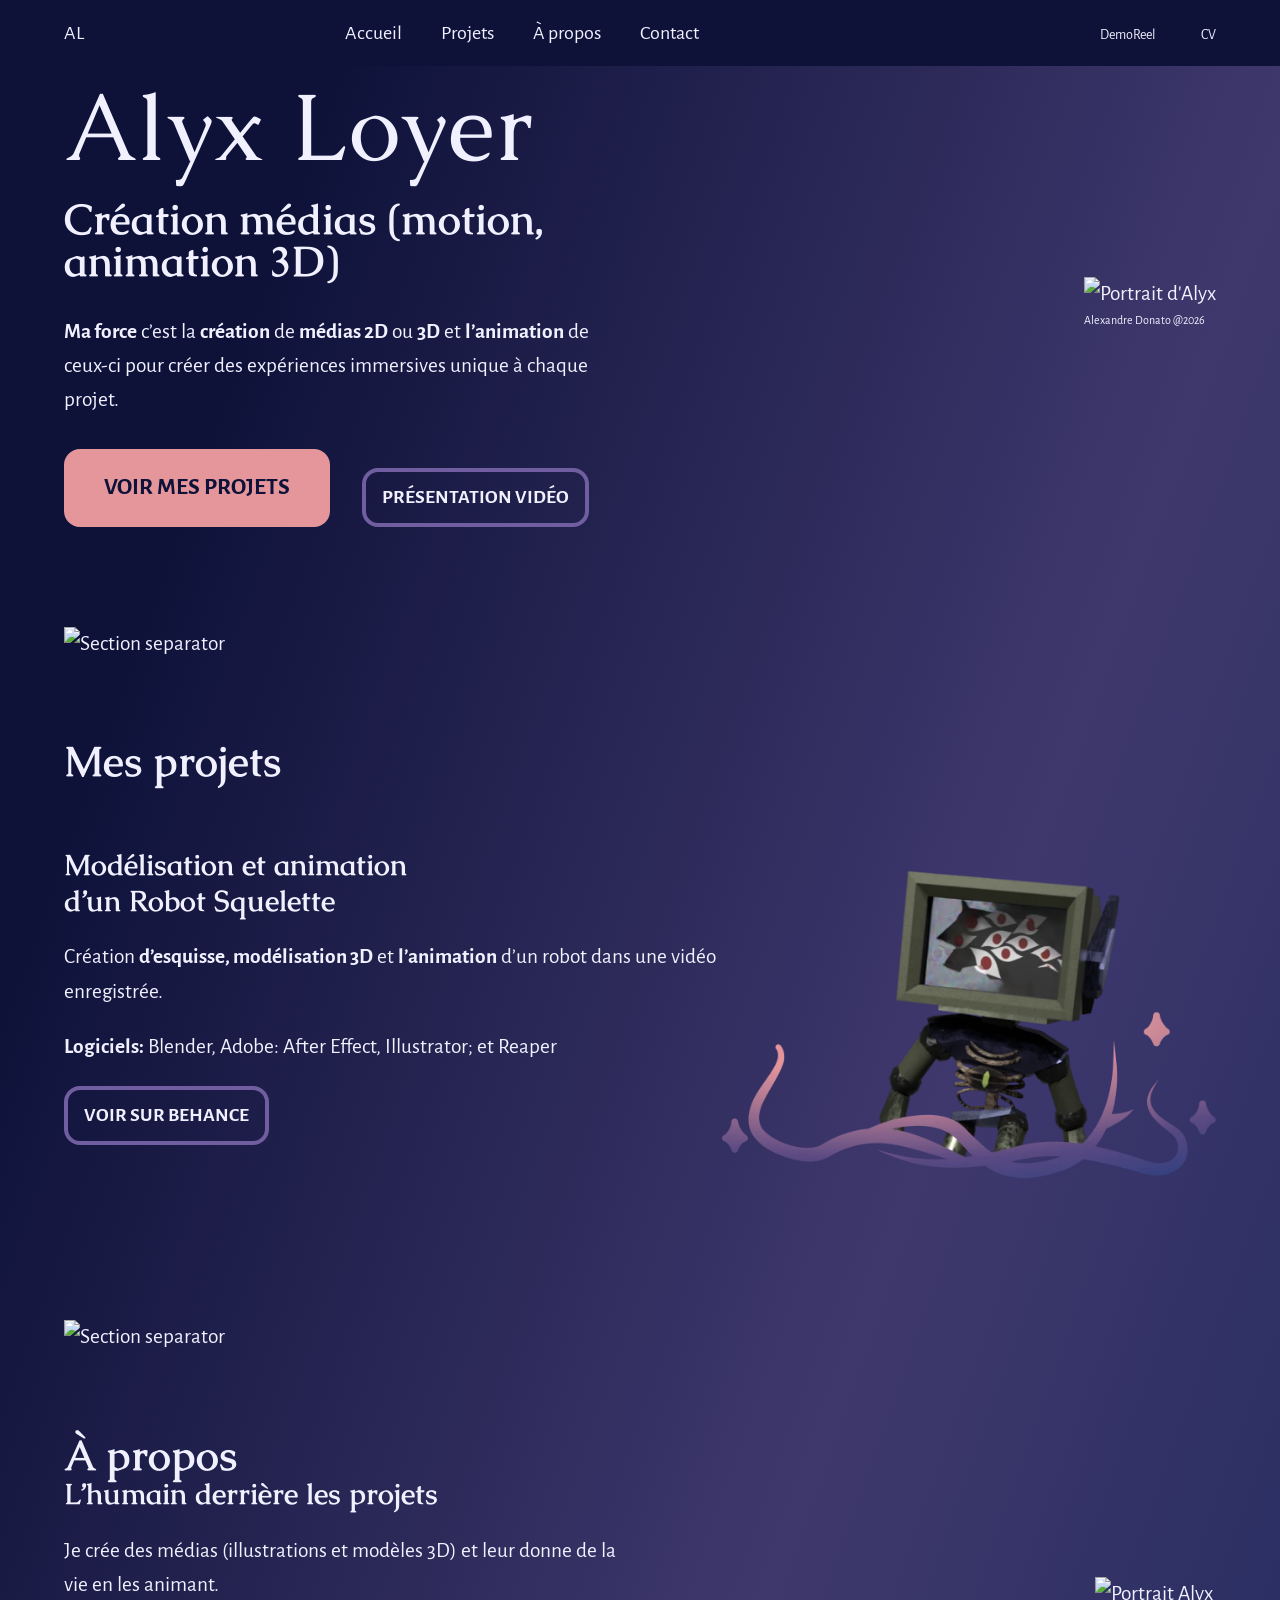
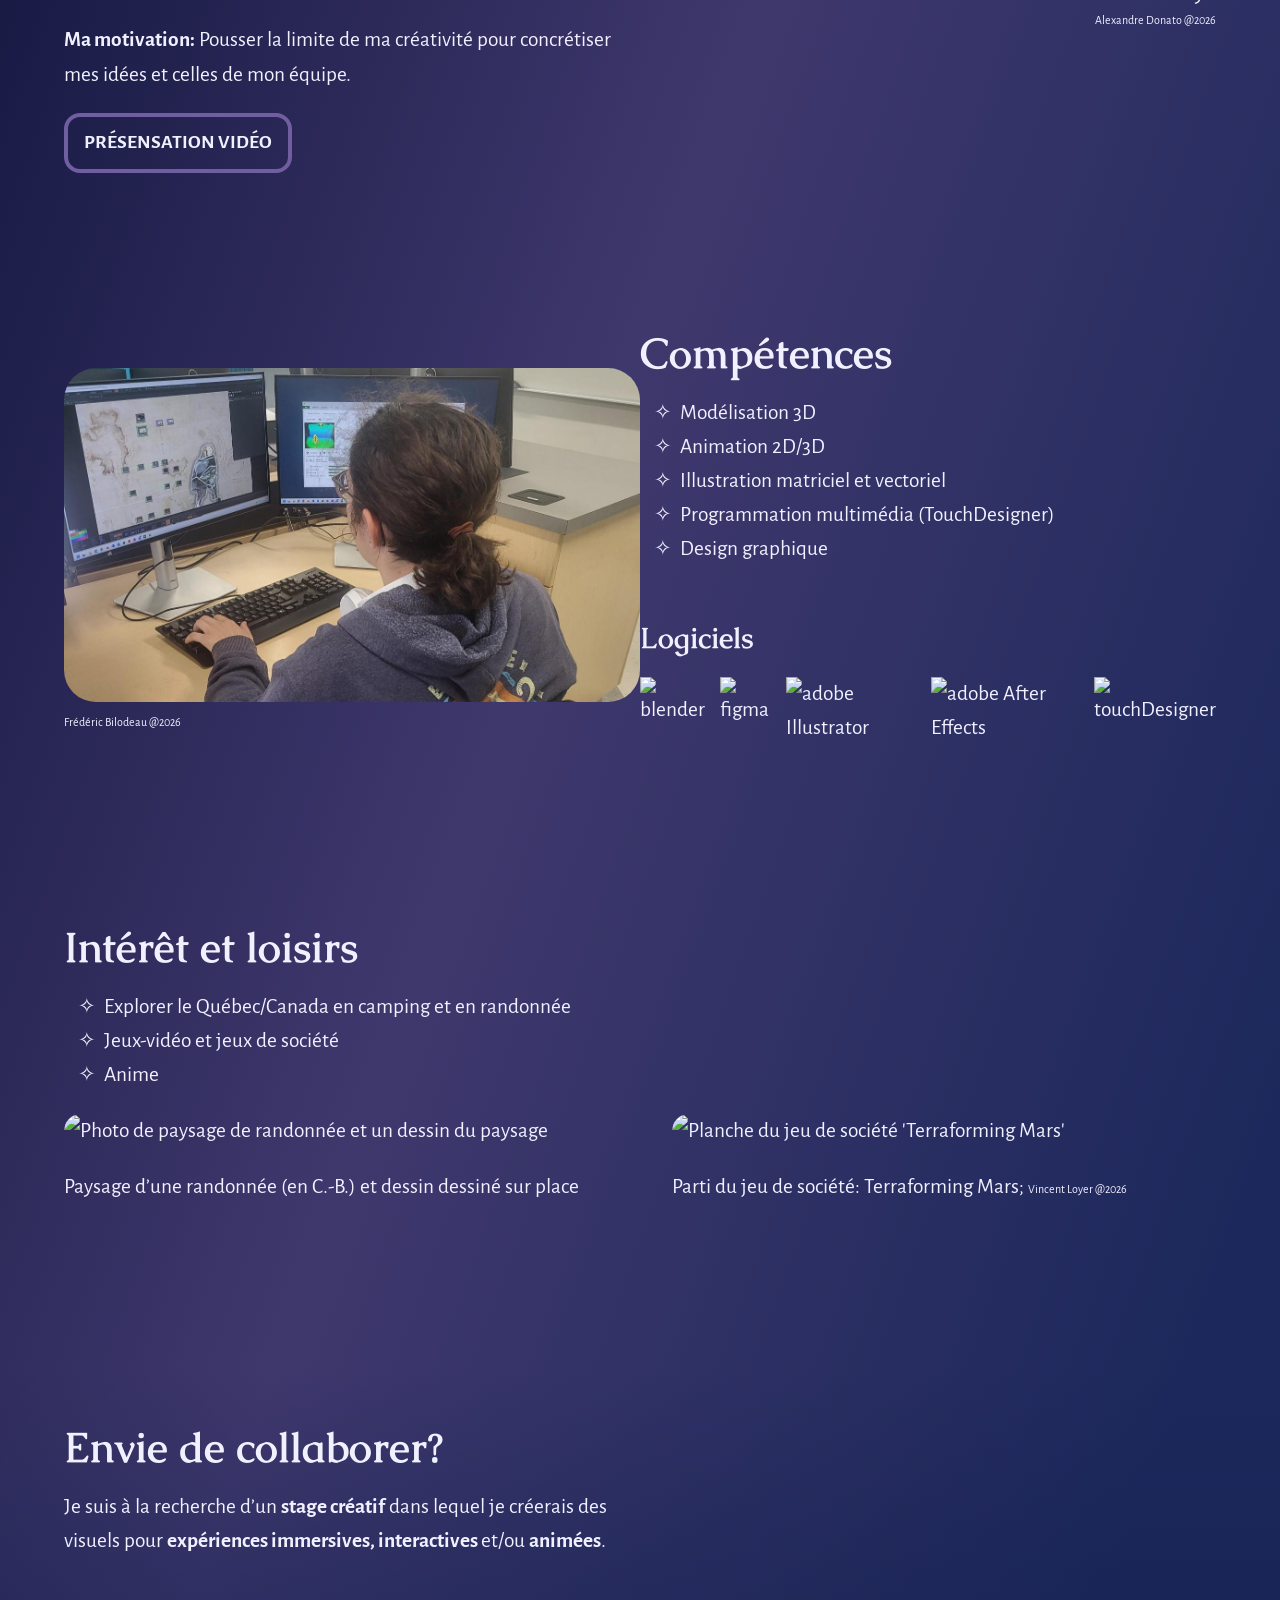
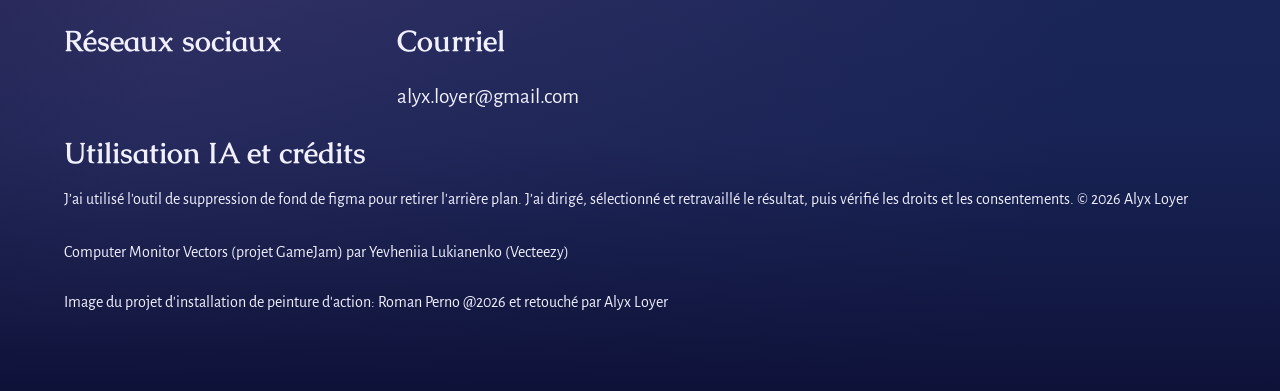
==== commit a7498340: "Update du footer + vitesse carousel auto" ====
--- a/index.html
+++ b/index.html
@@ -593,7 +593,7 @@
 
                     <ul class="reseaux-sociaux">
                         <li>
-                            <a href="https://www.behance.net/alyxloyer" target="_blank">
+                            <a aria-label="Behance" href="https://www.behance.net/alyxloyer" target="_blank">
                                 <svg class="icon icon--lg">
                                     <use href="#icon-behance"></use>
                                 </svg>
@@ -601,7 +601,7 @@
                         </li>
 
                         <li>
-                            <a href="https://www.linkedin.com/in/alyx-loyer-12a918399" target="_blank">
+                            <a aria-label="Linkedin" href="https://www.linkedin.com/in/alyx-loyer-12a918399" target="_blank">
                                 <svg class="icon icon--lg">
                                     <use href="#icon-linkedin"></use>
                                 </svg>
@@ -609,7 +609,7 @@
                         </li>
 
                         <li>
-                            <a href="https://www.artstation.com/alyxloyer" target="_blank">
+                            <a aria-label="Art Station" href="https://www.artstation.com/alyxloyer" target="_blank">
                                 <svg class="icon icon--lg">
                                     <use href="#icon-artStation"></use>
                                 </svg>
@@ -617,7 +617,7 @@
                         </li>
 
                         <li>
-                            <a href="https://youtube.com/@alyxloyer?si=kHt--yHxKV-H7eU7" target="_blank">
+                            <a aria-label="Youtube" href="https://youtube.com/@alyxloyer?si=kHt--yHxKV-H7eU7" target="_blank">
                                 <svg class="icon icon--lg">
                                     <use href="#icon-youtube"></use>
                                 </svg>
@@ -641,6 +641,8 @@
 
             </div>
             <div class="copyrights">
+                <h3>Utilisation IA et crédits</h3>
+
                 <p class="copyright"> J’ai utilisé l'outil de suppression de fond de figma pour retirer l'arrière plan. J’ai dirigé, sélectionné et retravaillé le résultat, puis vérifié les droits et les consentements. © 2026 Alyx Loyer</p>
 
 
@@ -648,6 +650,7 @@
                 <p><a class="copyright" href="https://www.vecteezy.com/png/79916743-standard-desktop-monitor-mockup-template-isolated-transparent-background-display" target="_blank">Computer Monitor Vectors (projet GameJam) par Yevheniia Lukianenko (Vecteezy)</a></p>
 
                 <p class="copyright"> Image du projet d'installation de peinture d'action: Roman Perno @2026 et retouché par Alyx Loyer</p>
+
             </div>
         </div>
     </footer>
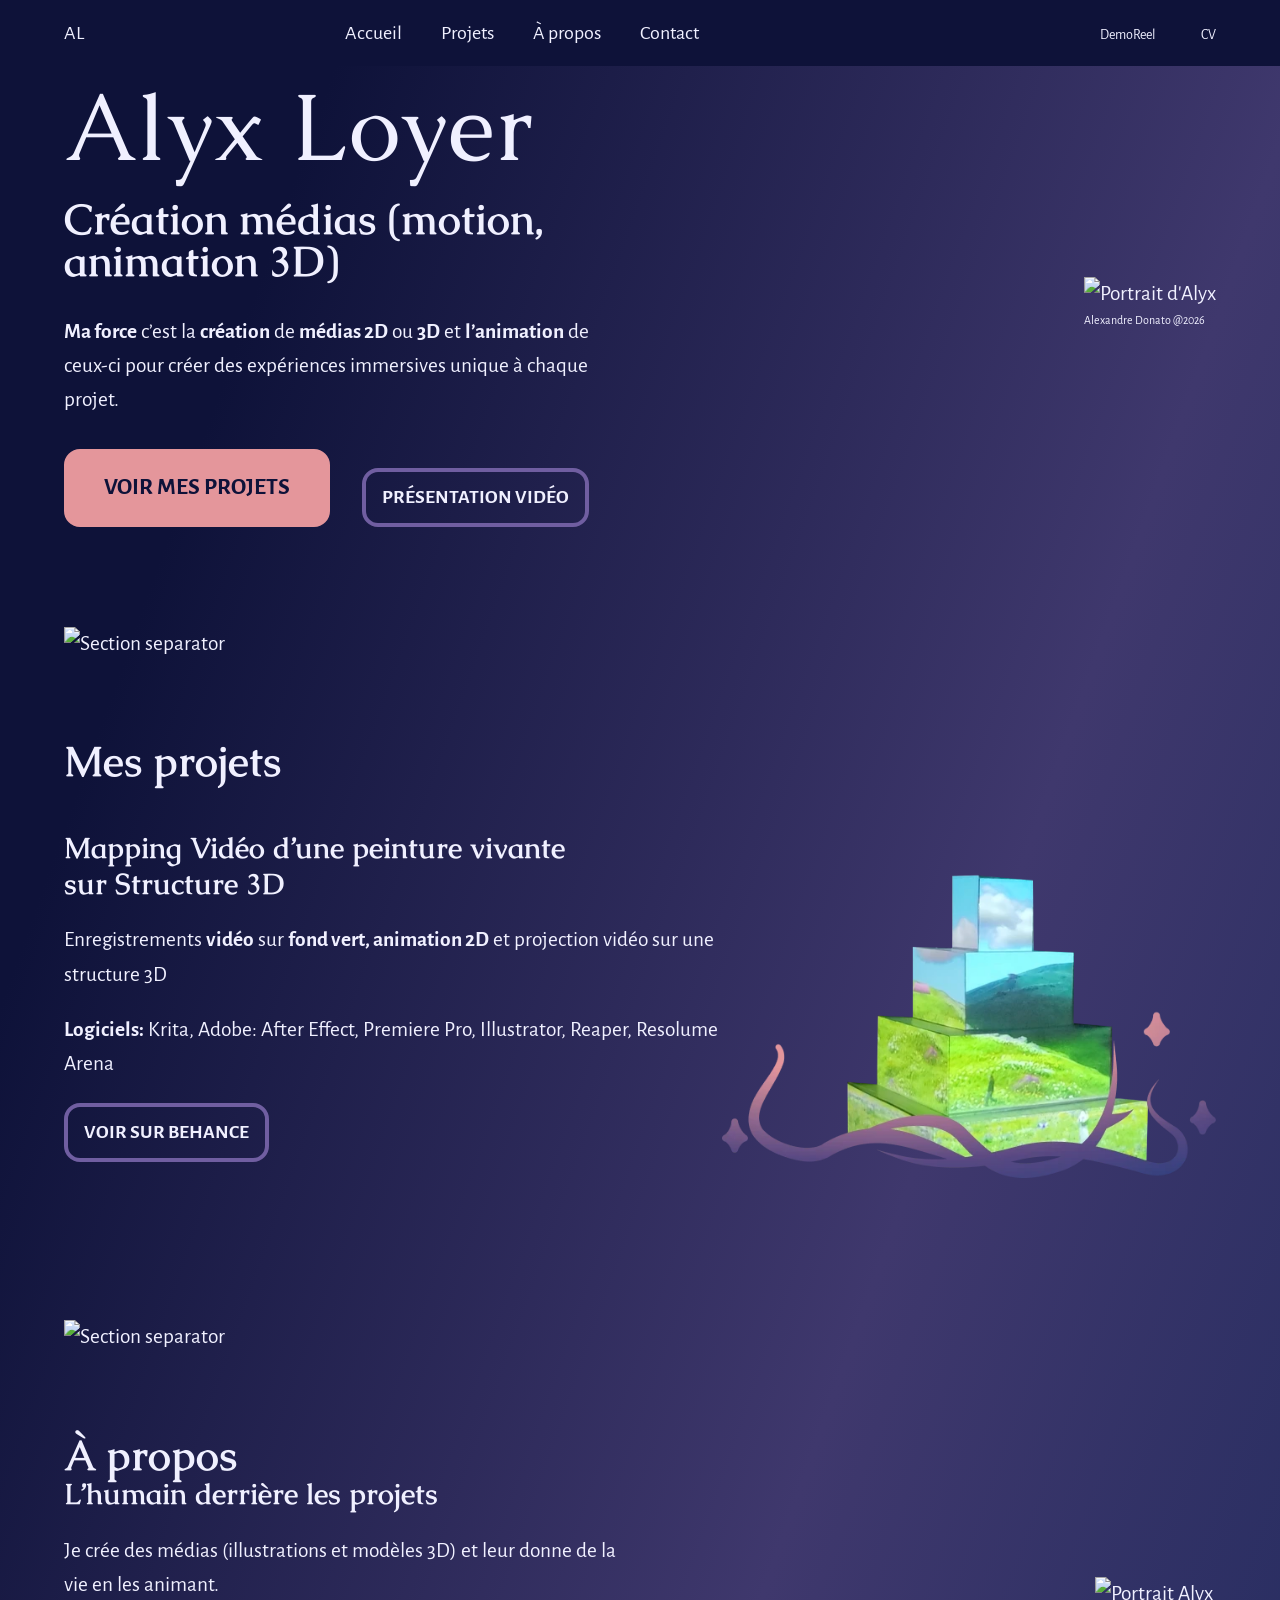
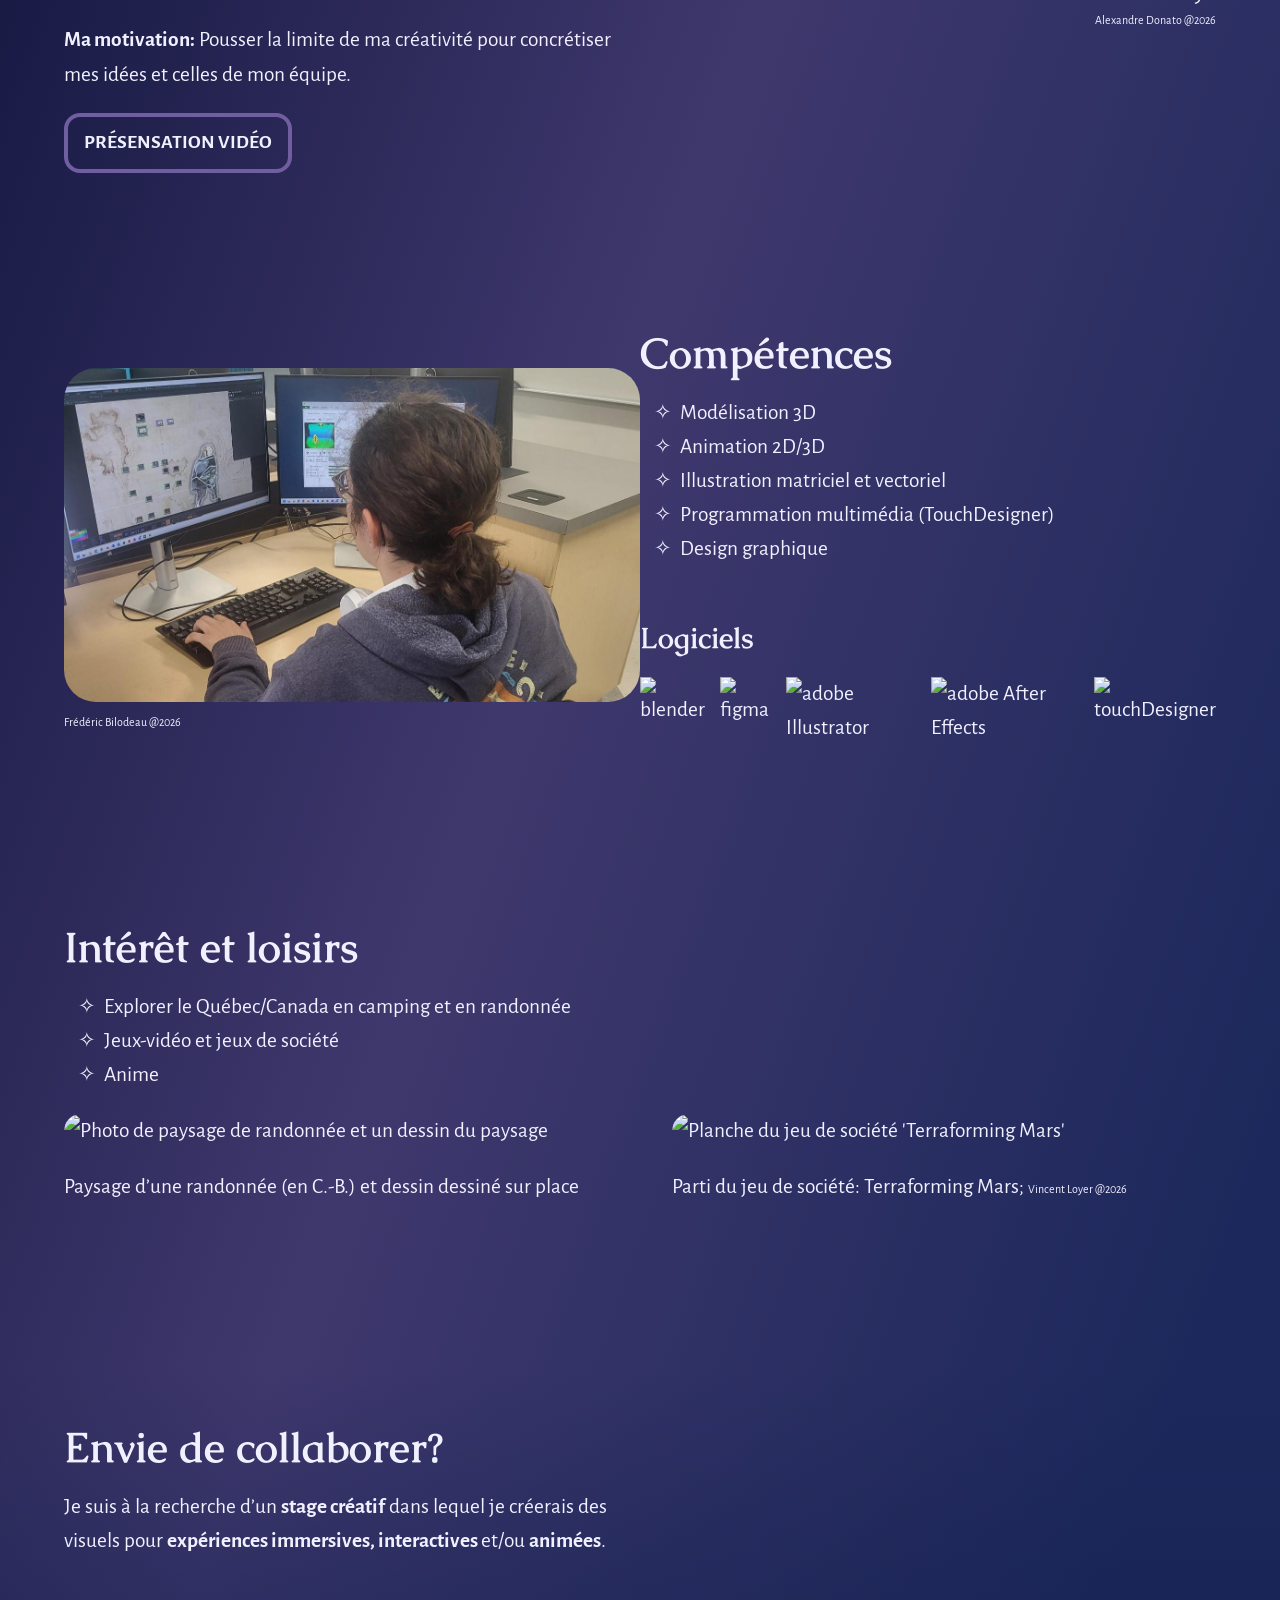
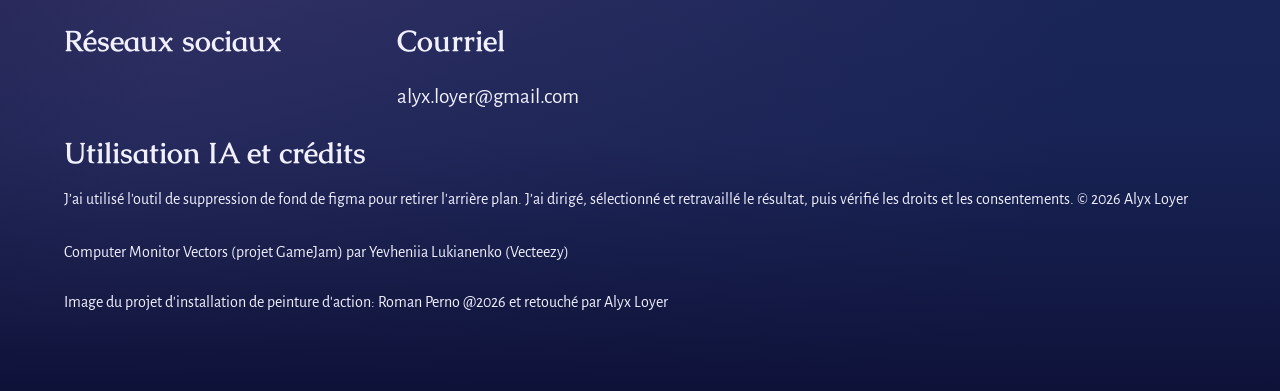
==== commit c446f64c: "Update title et favicon" ====
--- a/index.html
+++ b/index.html
@@ -4,7 +4,7 @@
 <head>
     <meta charset="utf-8" />
     <meta name="viewport" content="width=device-width, initial-scale=1.0" />
-    <title>Porfolio Alyx Loyer</title>
+    <title>Alyx Loyer | Portfolio</title>
 
     <style>
         @import url('https://fonts.googleapis.com/css2?family=Nunito:ital,wght@0,200..1000;1,200..1000&family=PT+Sans:ital,wght@0,400;0,700;1,400;1,700&display=swap');
@@ -14,6 +14,15 @@
     <link rel="stylesheet" href="styles/main.css" />
 
     <script src="scripts/main.js" defer></script>
+
+
+    <!-- Favicon -->
+    <link rel="icon" href="favicon.ico">
+    <link rel="apple-touch-icon" sizes="180x180" href="assets/favicon/apple-touch-icon.png">
+    <link rel="icon" type="image/png" sizes="32x32" href="assets/favicon/favicon-32x32.png">
+    <link rel="icon" type="image/png" sizes="16x16" href="assets/favicon/favicon-16x16.png">
+    <link rel="manifest" href="site.webmanifest">
+
 </head>
 
 <body>
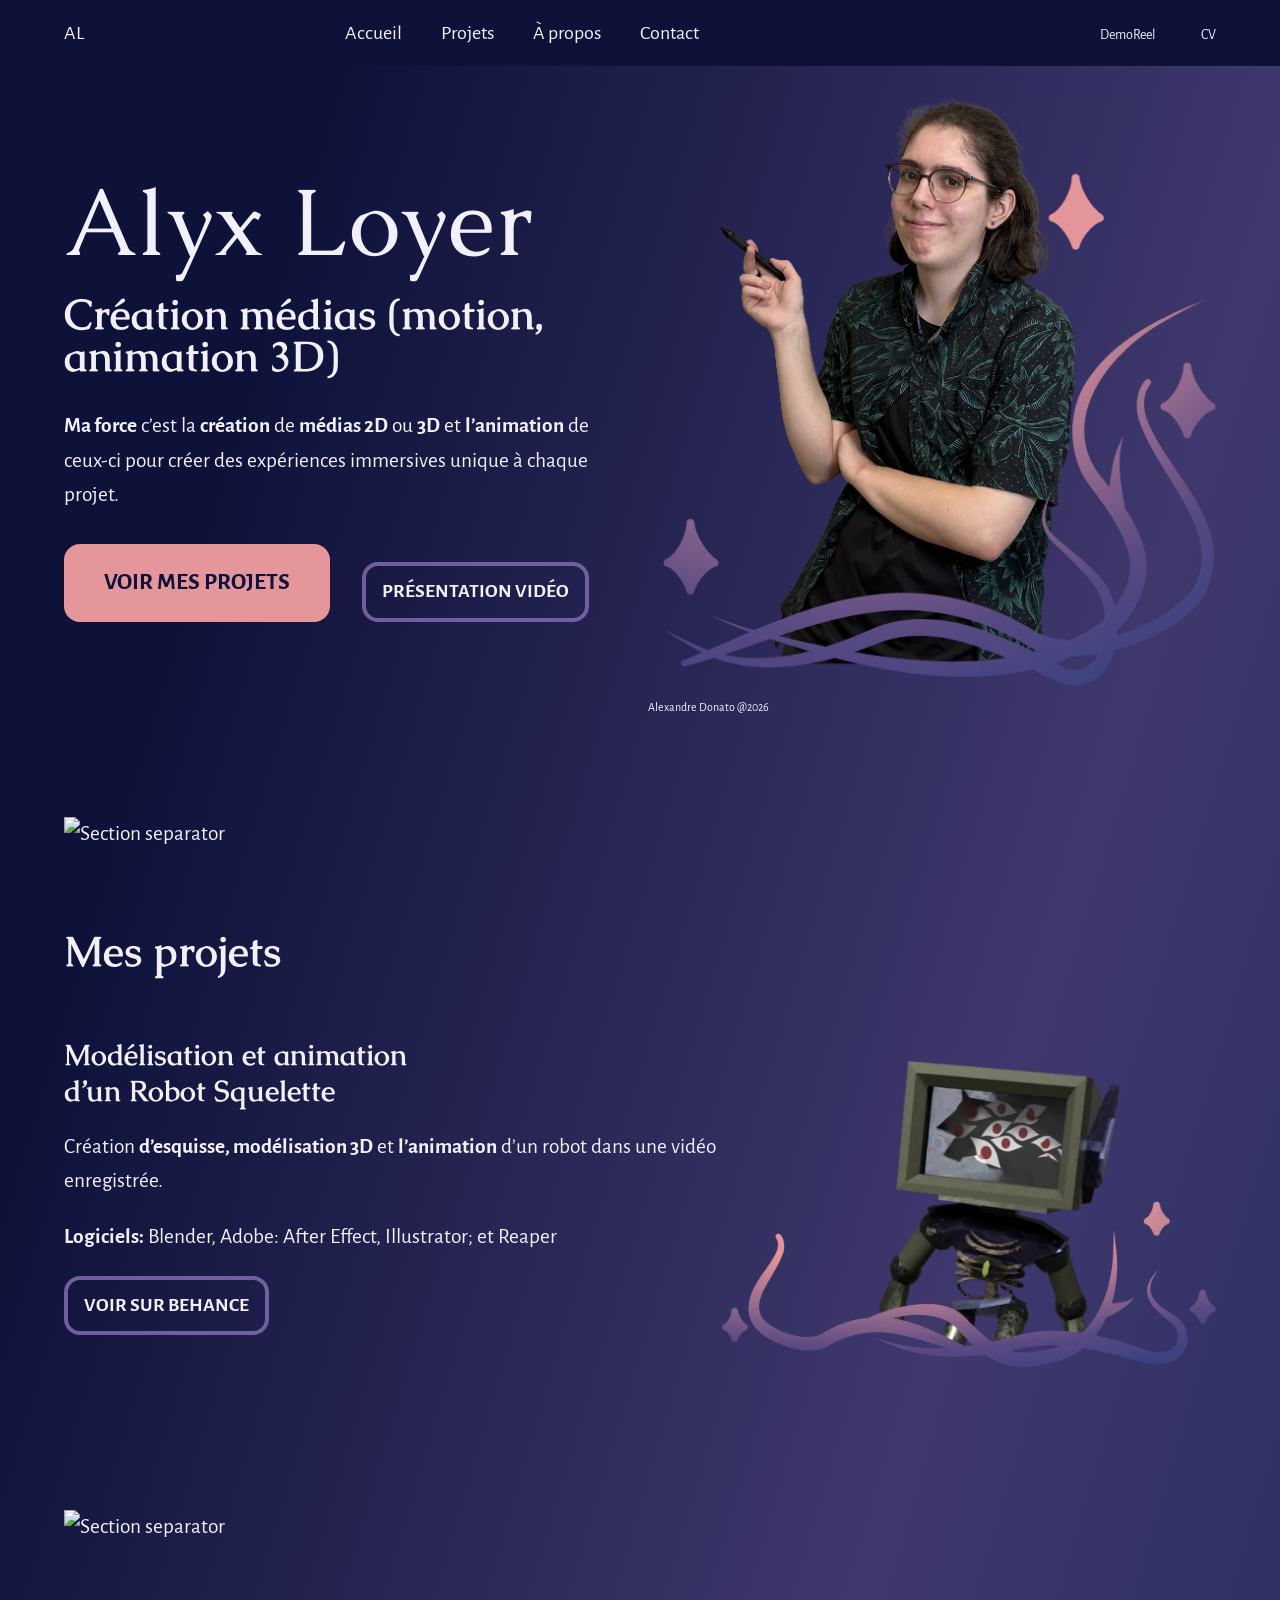
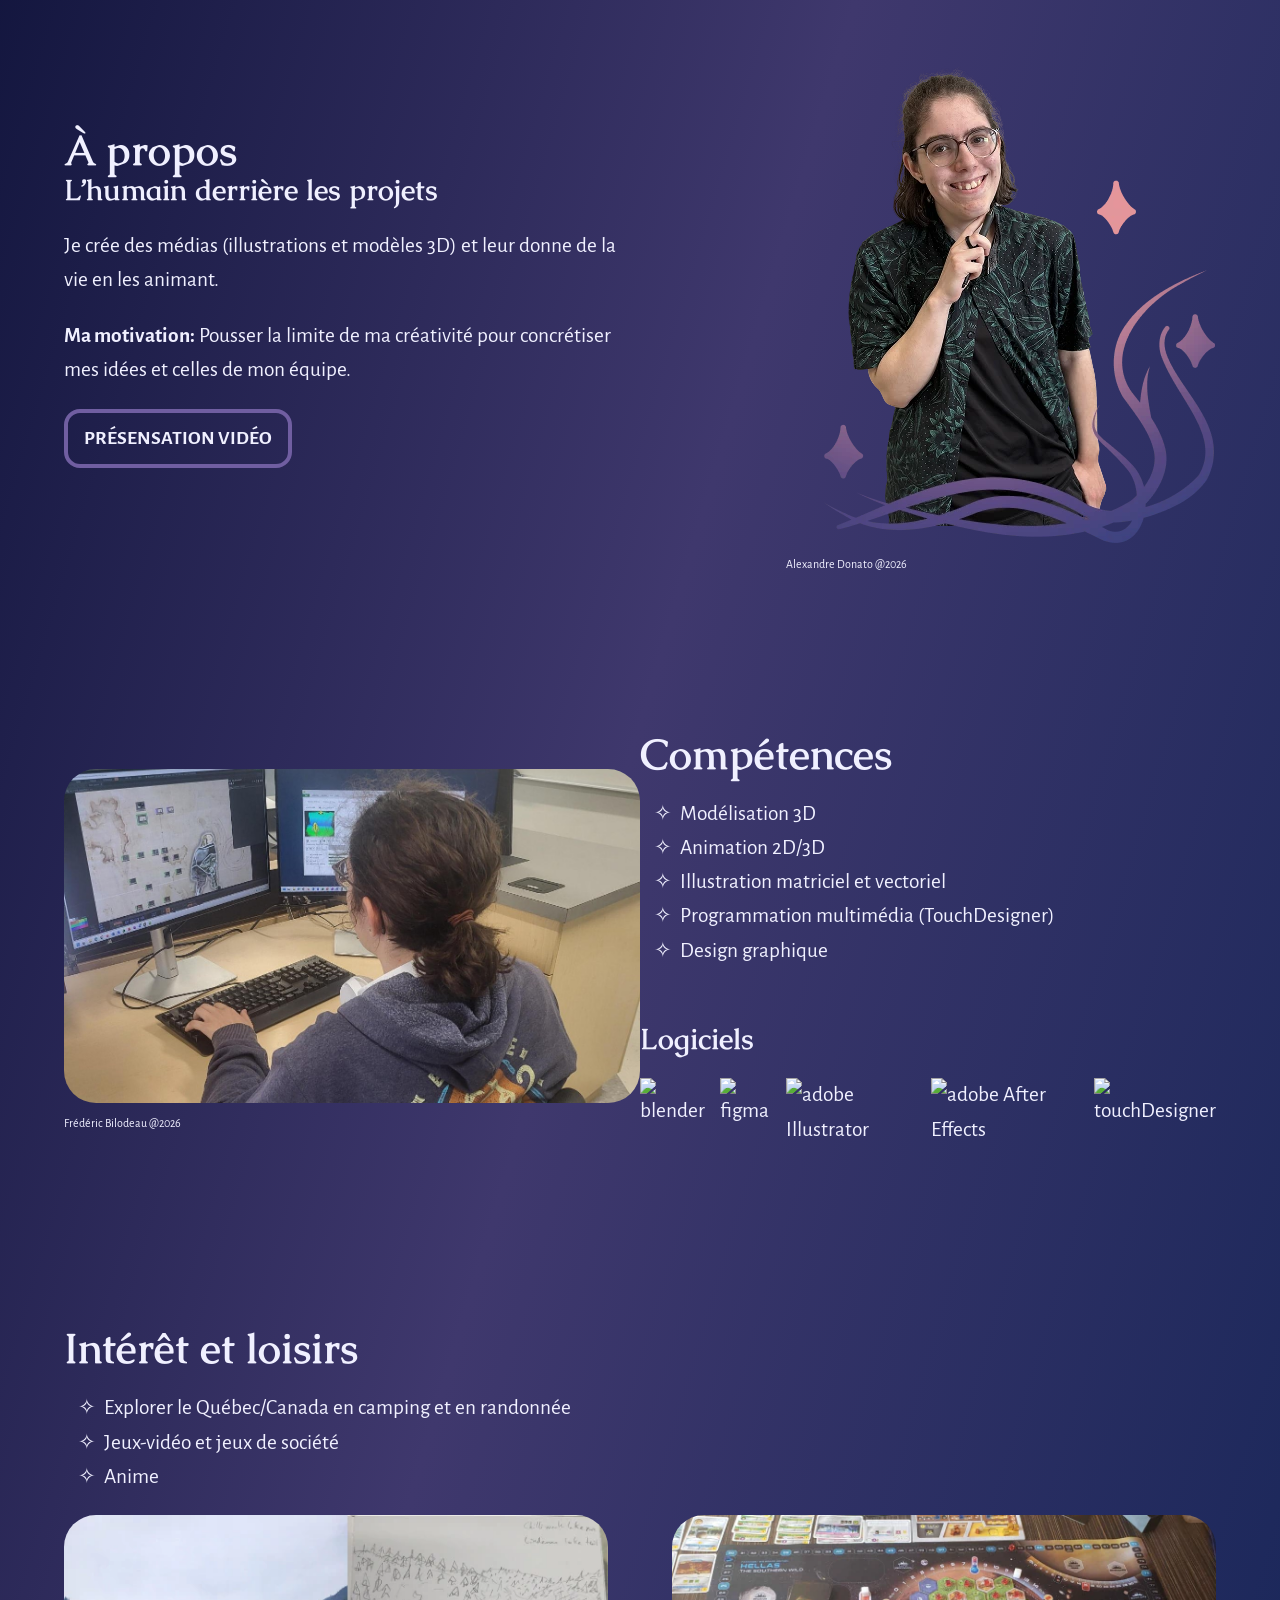
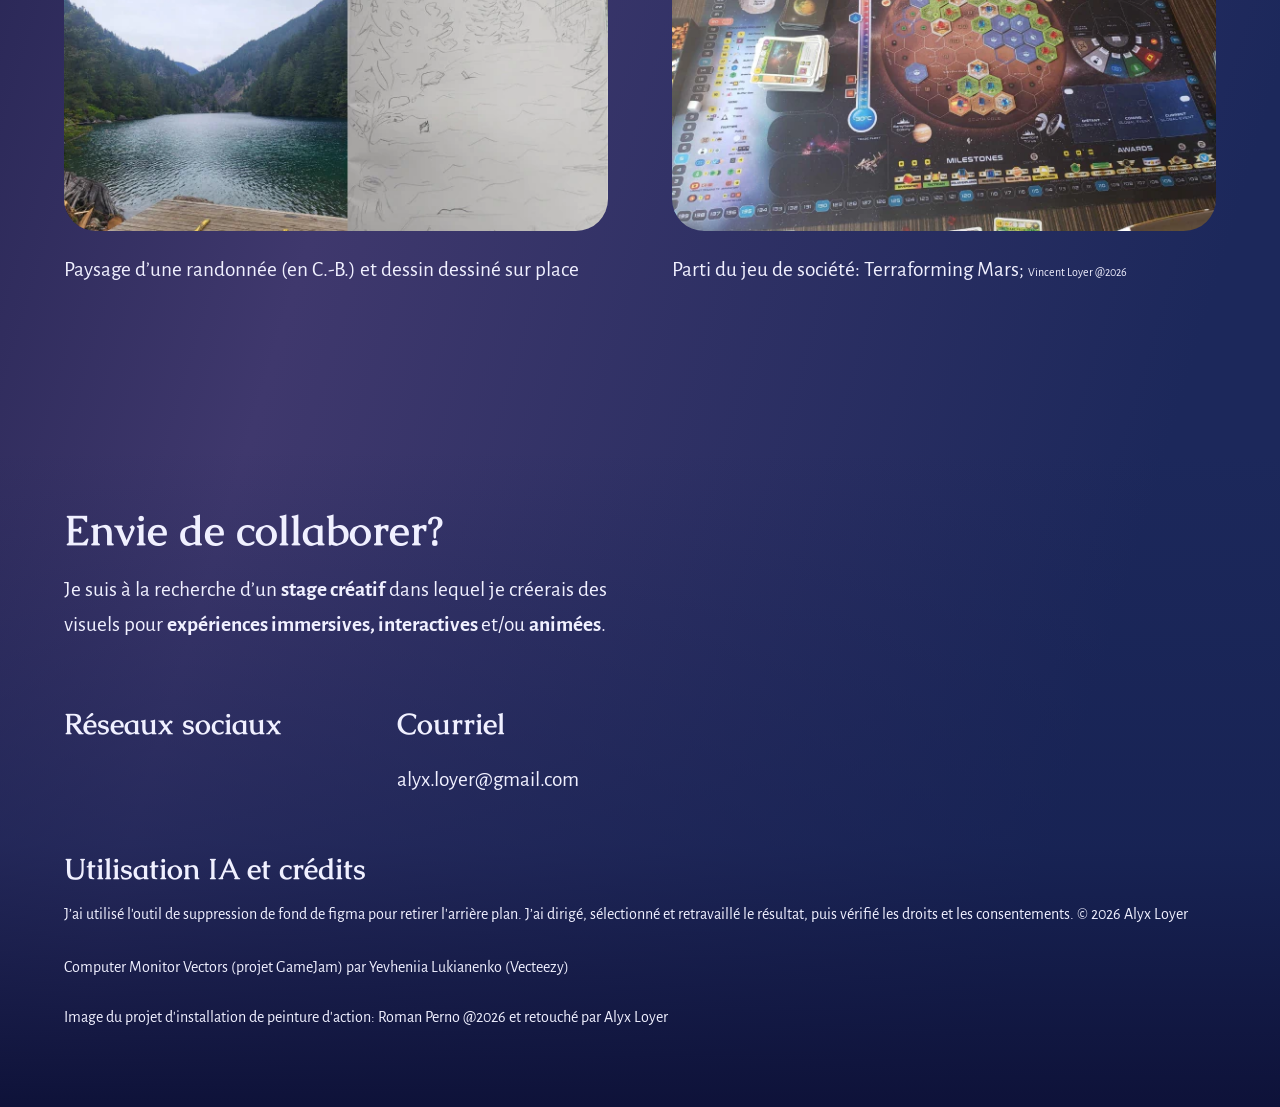
==== commit f39f2213: "Optimisation images + Tri des images non utilisé" ====
--- a/index.html
+++ b/index.html
@@ -219,7 +219,7 @@
                 </div>
 
                 <div class="media_mobile">
-                    <img src="assets/images/heroHub.png" alt="Portrait d'Alyx" />
+                    <img src="assets/images/portraitHero.webp" alt="Portrait d'Alyx" />
                     <p class="credits">Alexandre Donato @2026</p>
                 </div>
 
@@ -242,7 +242,7 @@
                 </div>
             </div>
             <div class="hero__media">
-                <img src="assets/images/heroHub.png" alt="Portrait d'Alyx" />
+                <img src="assets/images/portraitHero.webp" alt="Portrait d'Alyx" />
                 <p class="credits">Alexandre Donato @2026</p>
             </div>
         </div>
@@ -477,7 +477,7 @@
                 </div>
 
                 <div class="media_mobile">
-                    <img src="assets/images/aPropos.png" alt="Portrait Alyx" />
+                    <img src="assets/images/portraitAPropos.webp" alt="Portrait d'Alyx" />
                     <p class="credits">Alexandre Donato @2026</p>
                 </div>
 
@@ -491,7 +491,7 @@
             </div>
 
             <div class="aPropos__media">
-                <img src="assets/images/aPropos.png" alt="Portrait Alyx" />
+                <img src="assets/images/portraitAPropos.webp" alt="Portrait d'Alyx" />
                 <p class="credits">Alexandre Donato @2026</p>
             </div>
         </div>
@@ -549,7 +549,7 @@
                         <!-- Slides -->
                         <div class="swiper-slide card">
                             <div class="card__media">
-                                <img src="assets/images/loisirRando.jpg" alt="Photo de paysage de randonnée et un dessin du paysage" />
+                                <img src="assets/images/loisirRando.webp" alt="Photo de paysage de randonnée et un dessin du paysage" />
                             </div>
                             <div class="card__content">
                                 <p>Paysage d’une randonnée (en C.-B.) et dessin dessiné sur place</p>
@@ -557,7 +557,7 @@
                         </div>
                         <div class="swiper-slide card">
                             <div class="card__media">
-                                <img src="assets/images/loisirJeu.jpg" alt="Planche du jeu de société 'Terraforming Mars'" />
+                                <img src="assets/images/loisirJeu.webp" alt="Planche du jeu de société 'Terraforming Mars'" />
                             </div>
                             <div class="card__content">
                                 <p>
@@ -568,7 +568,7 @@
                         </div>
                         <div class="swiper-slide card">
                             <div class="card__media">
-                                <img src="assets/images/loisirCamping.jpg" alt="Photo selfie de famille en bateau" />
+                                <img src="assets/images/loisirCamping.webp" alt="Photo selfie de famille en bateau" />
                             </div>
                             <div class="card__content">
                                 <p>
--- a/styles/main.css
+++ b/styles/main.css
@@ -1568,7 +1568,7 @@
   color: var(--color-primary);
 }
 .footer .infos-footer {
-  margin-top: 64px;
+  margin: 64px 0 32px;
   display: grid;
   grid-template-columns: repeat(2, 1fr);
   gap: 48px 90px;
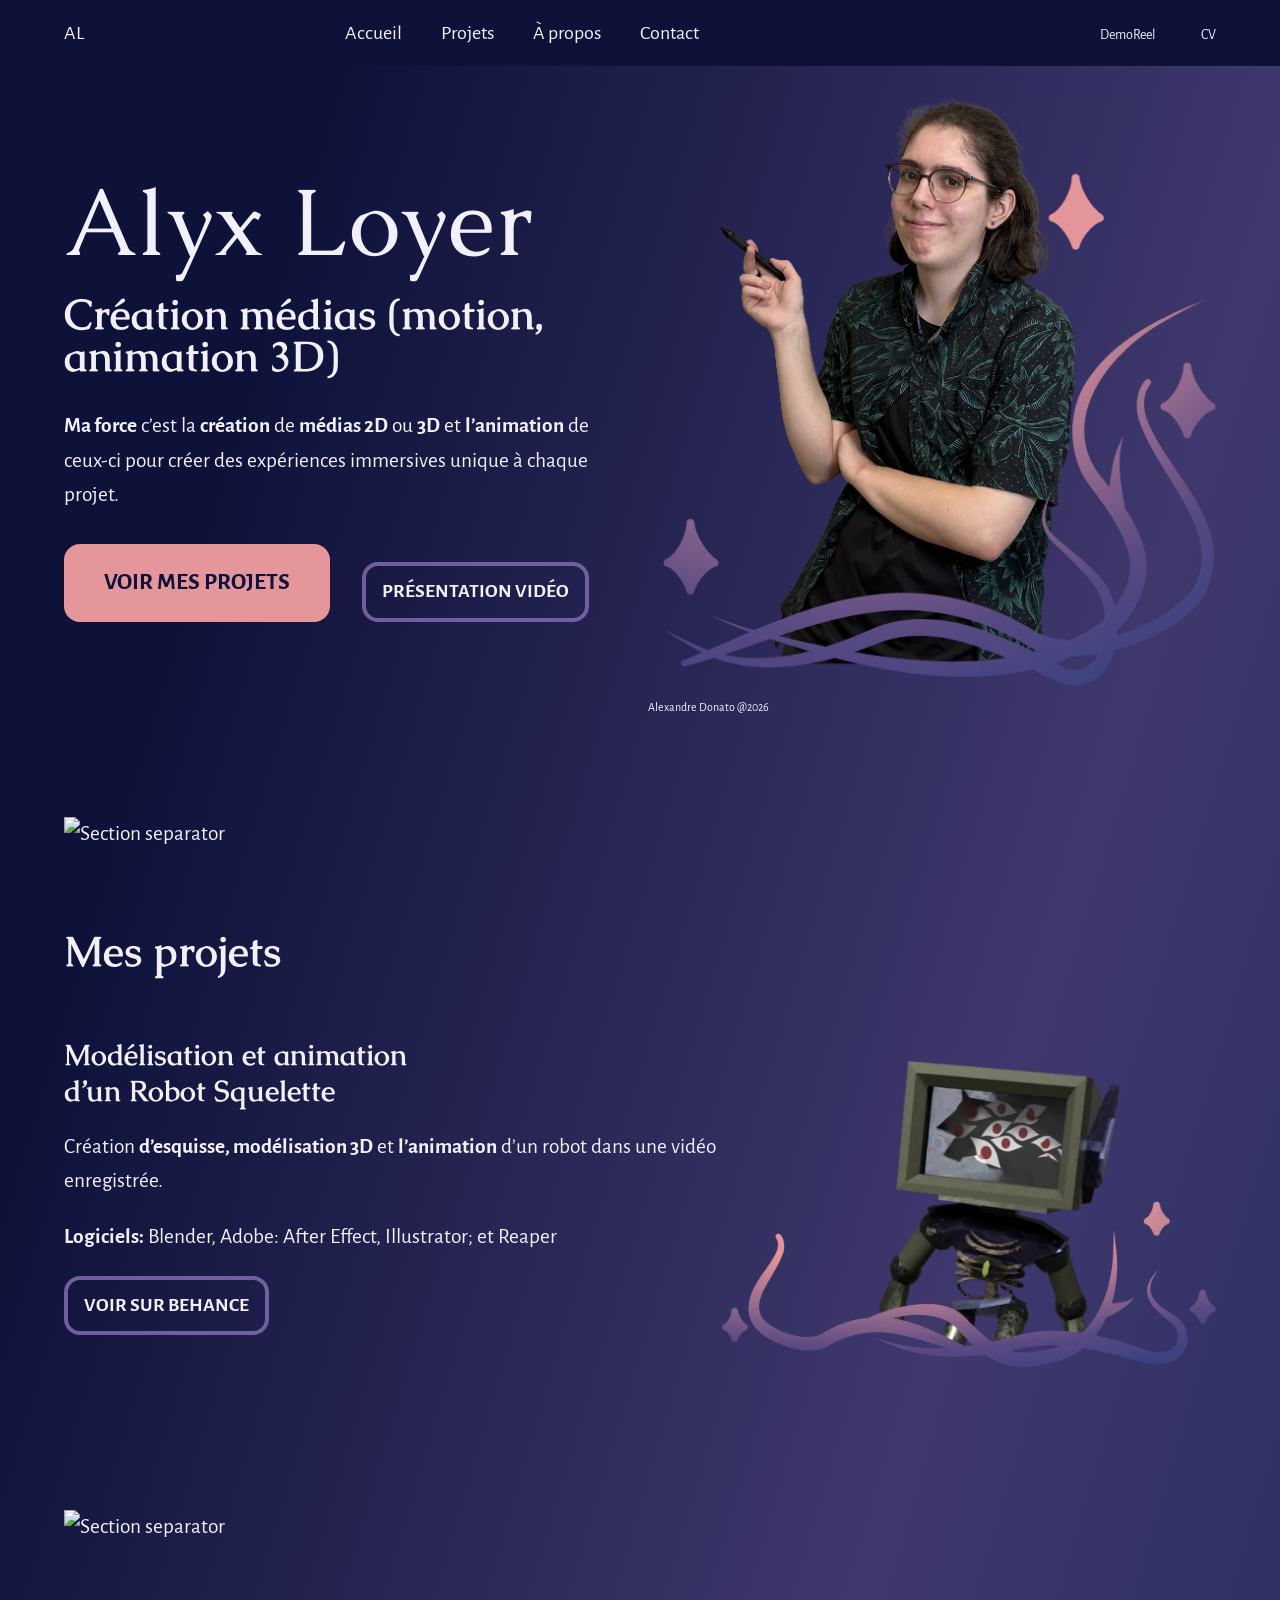
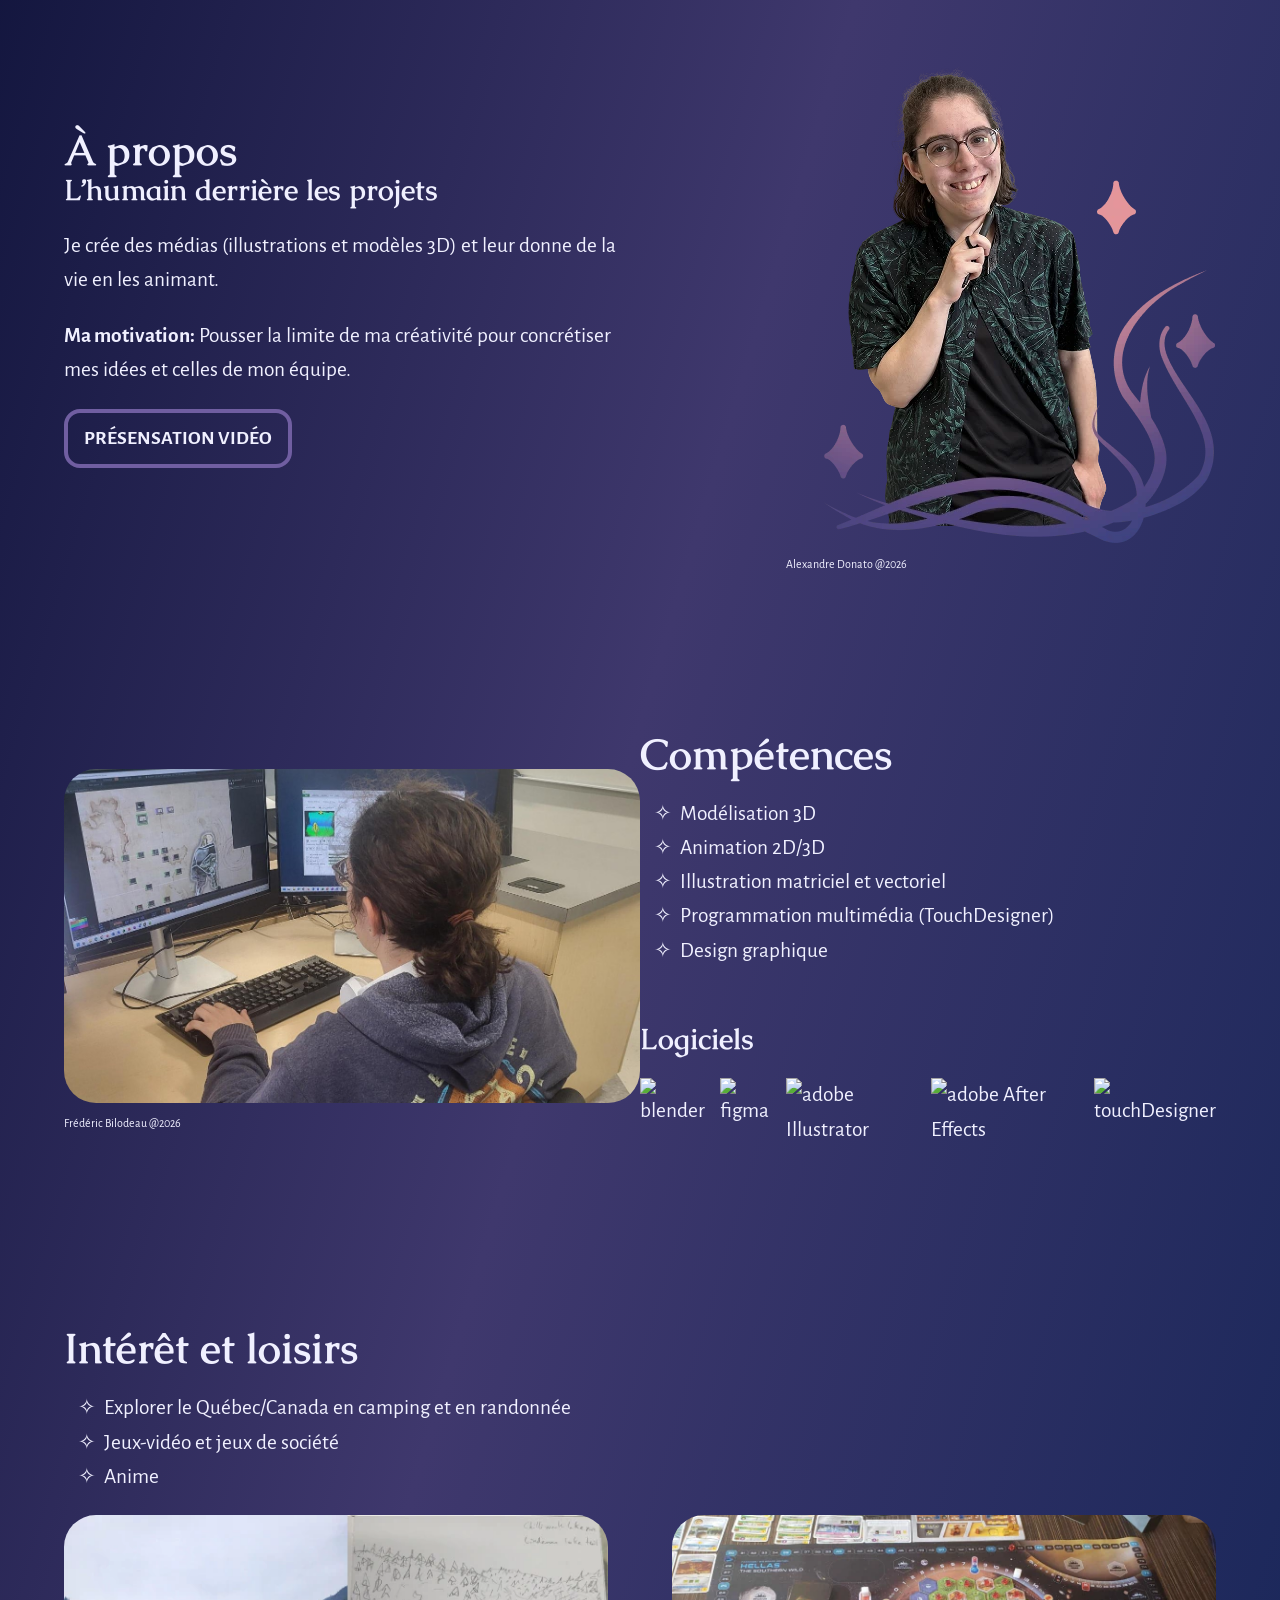
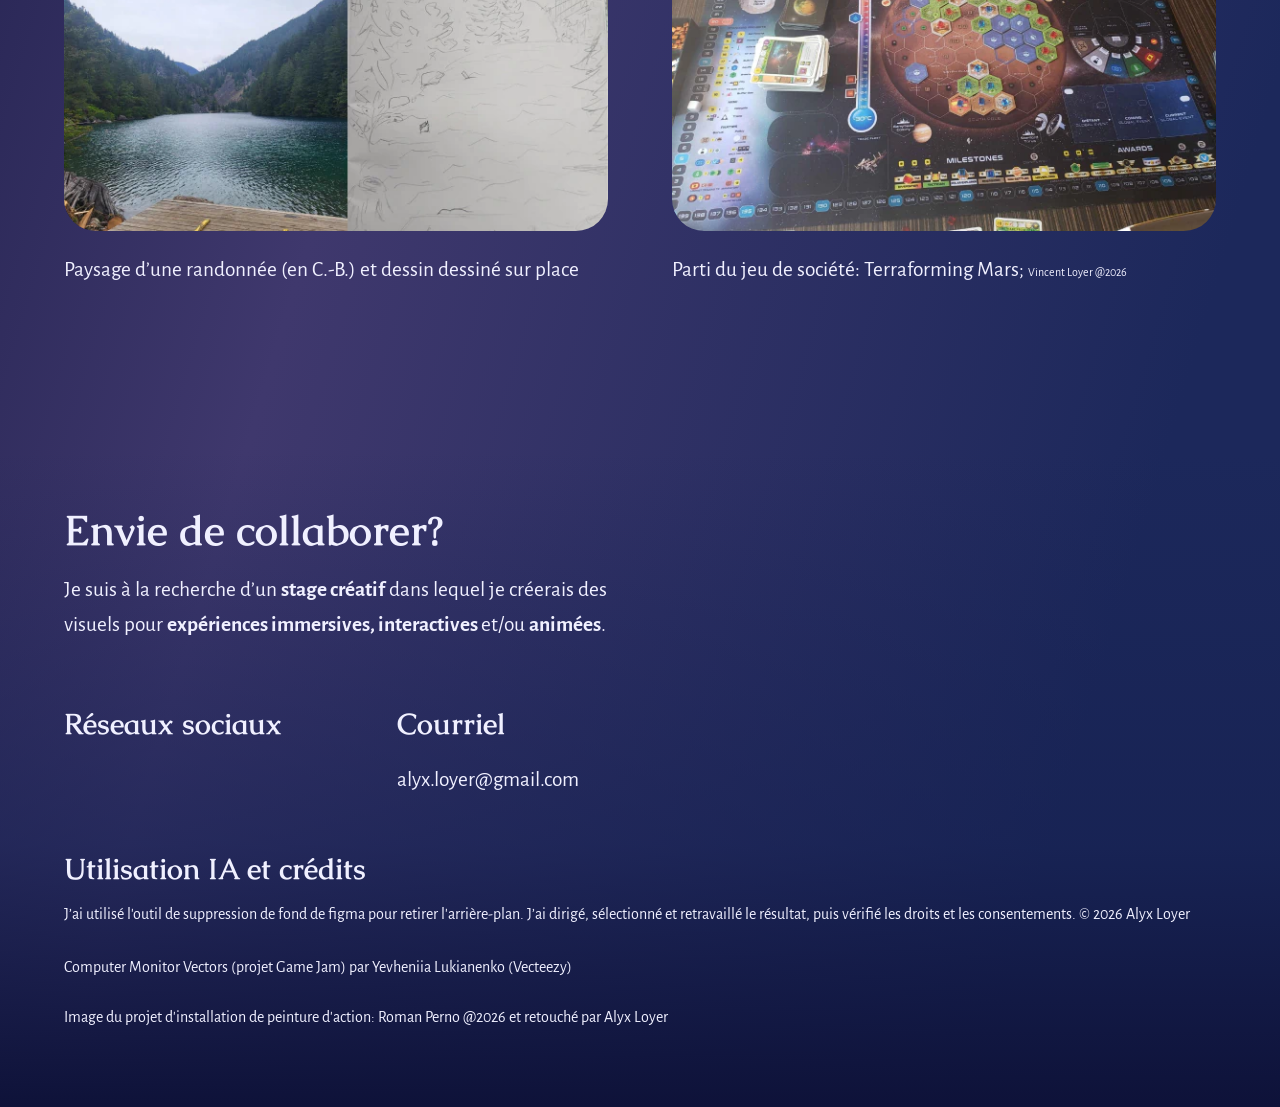
==== commit b71001ae: "fix footer (qualité français)" ====
--- a/index.html
+++ b/index.html
@@ -652,11 +652,11 @@
             <div class="copyrights">
                 <h3>Utilisation IA et crédits</h3>
 
-                <p class="copyright"> J’ai utilisé l'outil de suppression de fond de figma pour retirer l'arrière plan. J’ai dirigé, sélectionné et retravaillé le résultat, puis vérifié les droits et les consentements. © 2026 Alyx Loyer</p>
-
-
-
-                <p><a class="copyright" href="https://www.vecteezy.com/png/79916743-standard-desktop-monitor-mockup-template-isolated-transparent-background-display" target="_blank">Computer Monitor Vectors (projet GameJam) par Yevheniia Lukianenko (Vecteezy)</a></p>
+                <p class="copyright"> J’ai utilisé l'outil de suppression de fond de figma pour retirer l'arrière-plan. J’ai dirigé, sélectionné et retravaillé le résultat, puis vérifié les droits et les consentements. © 2026 Alyx Loyer</p>
+
+
+
+                <p><a class="copyright" href="https://www.vecteezy.com/png/79916743-standard-desktop-monitor-mockup-template-isolated-transparent-background-display" target="_blank">Computer Monitor Vectors (projet Game Jam) par Yevheniia Lukianenko (Vecteezy)</a></p>
 
                 <p class="copyright"> Image du projet d'installation de peinture d'action: Roman Perno @2026 et retouché par Alyx Loyer</p>
 
